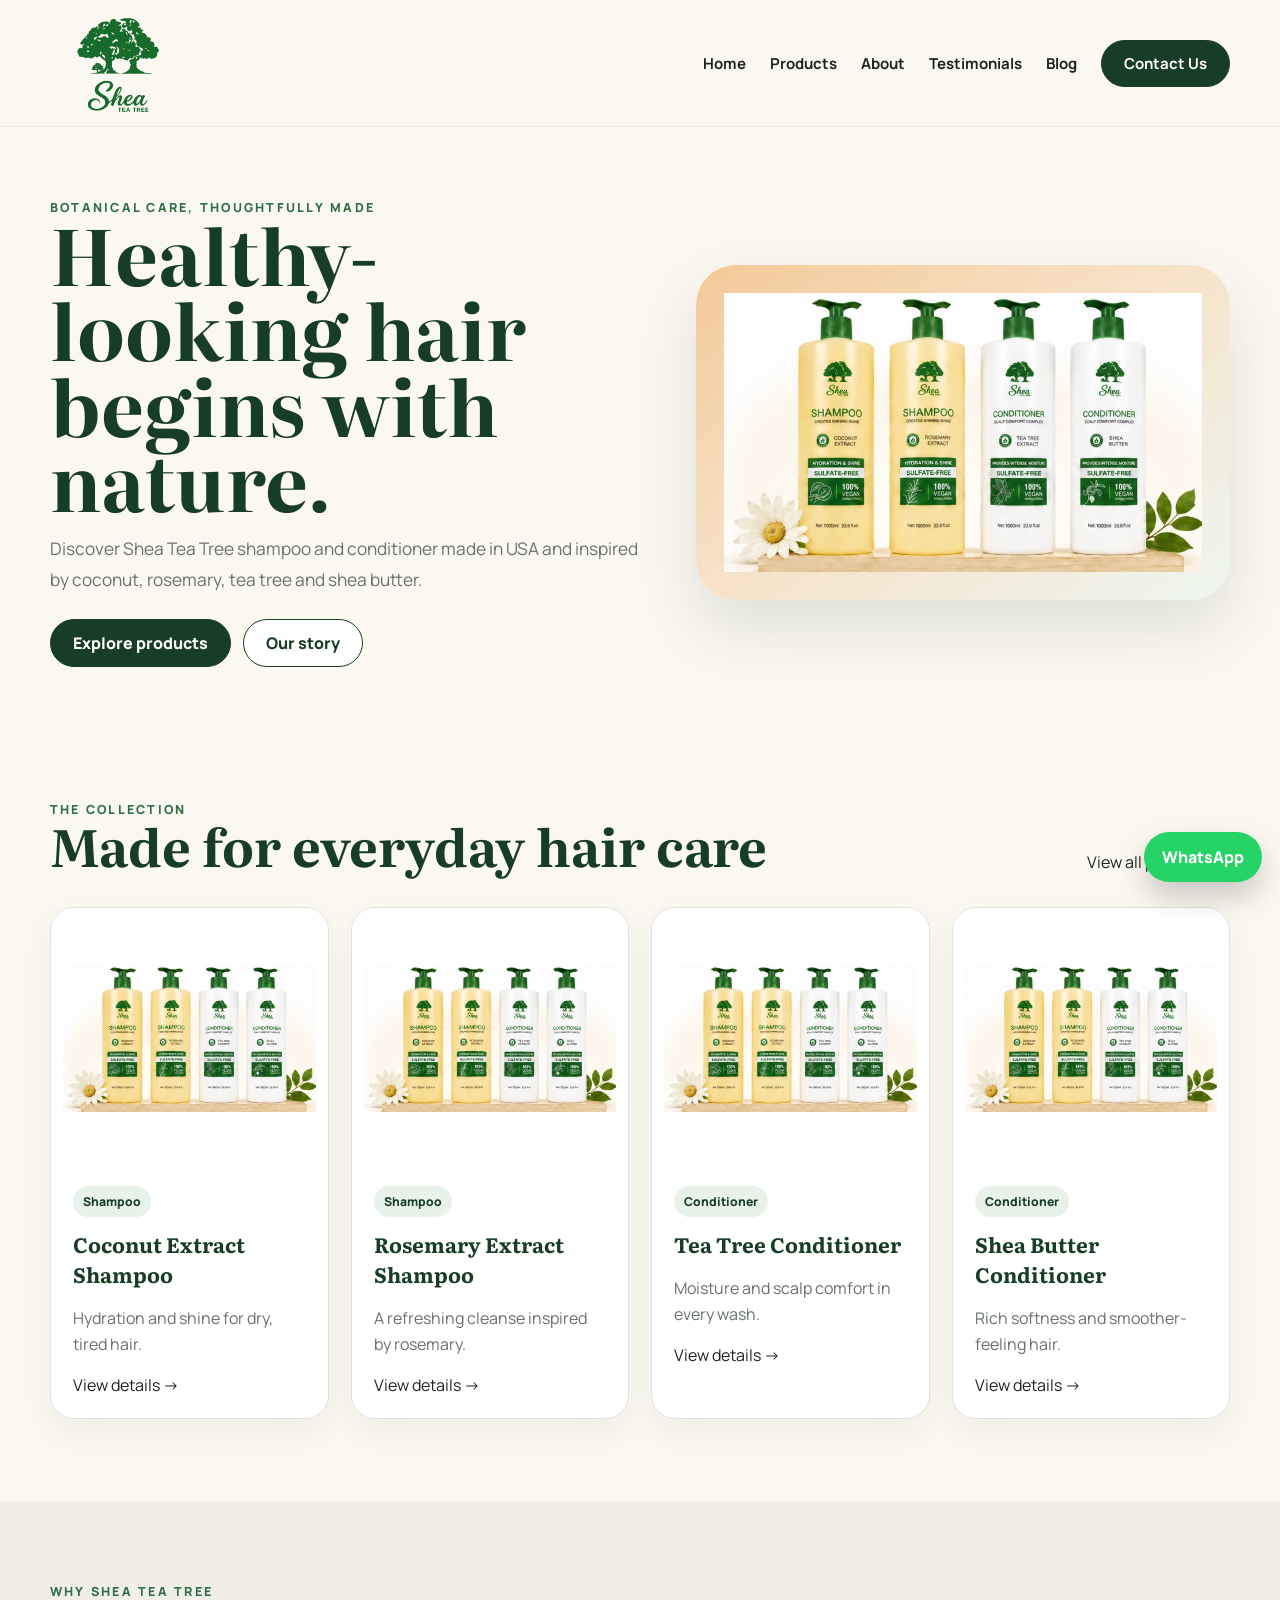
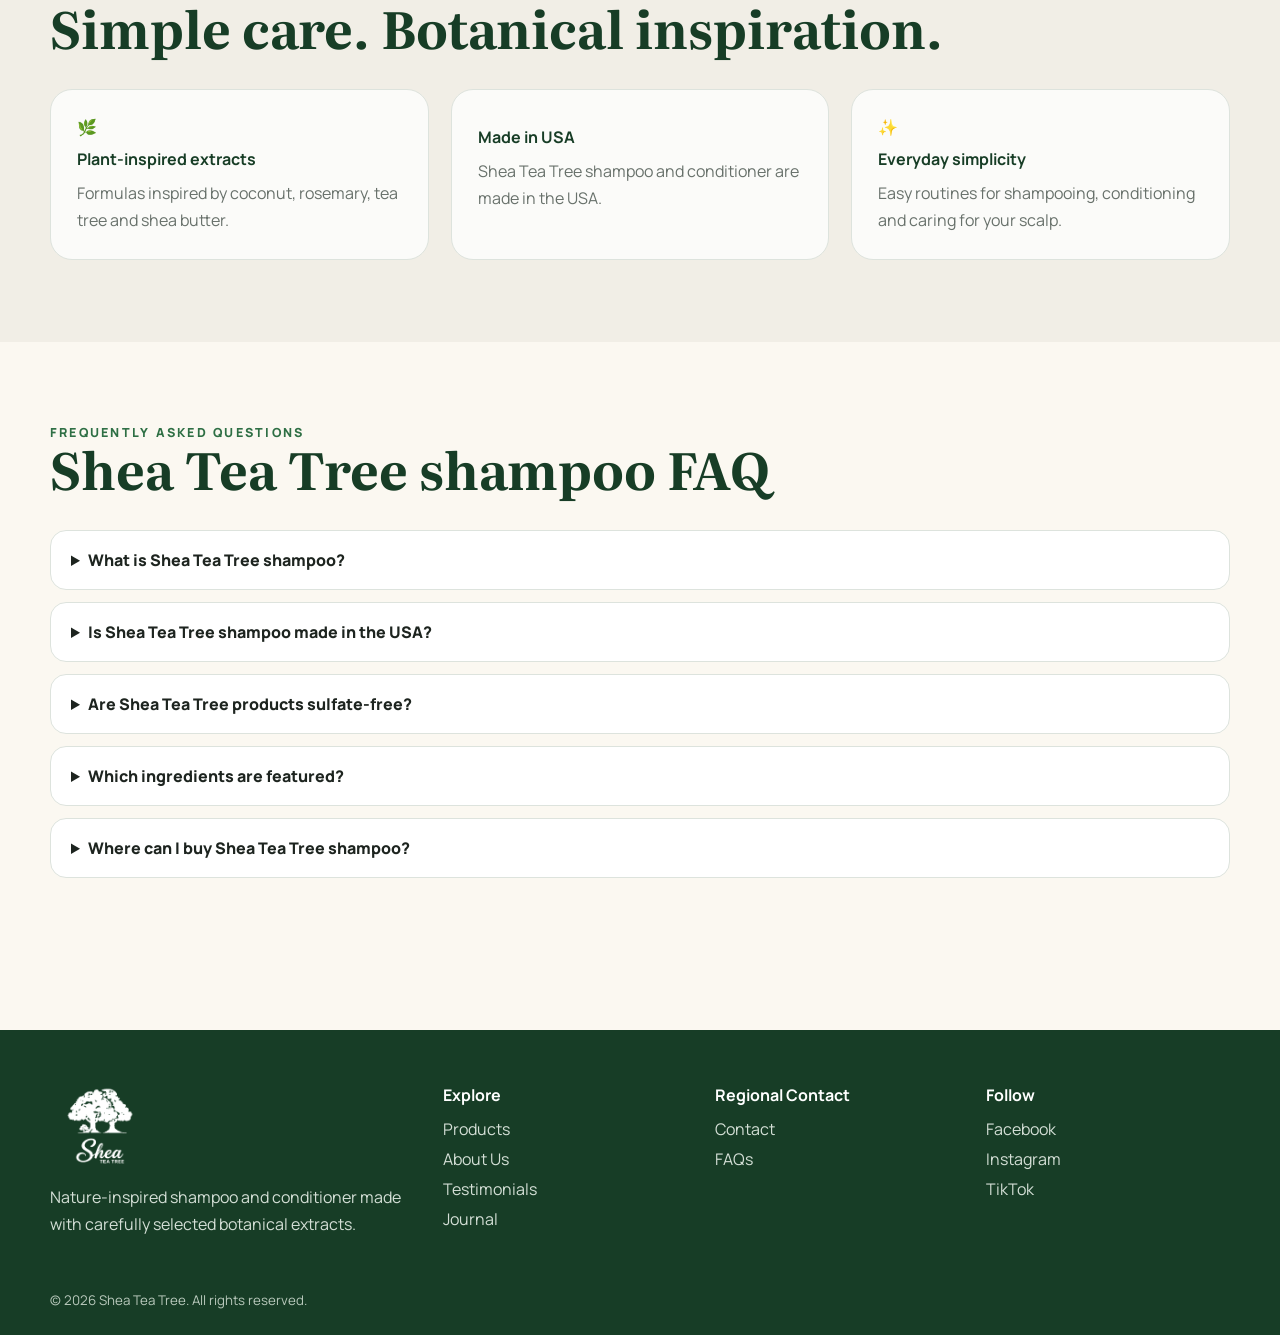
==== index.html @ a7b165de "Remove Sheatree FAQ while retaining SEO keyword" ====
<!doctype html><html lang="en-US"><head><meta charset="utf-8"><meta name="viewport" content="width=device-width,initial-scale=1"><title>Shea Tea Tree Shampoo | Natural Hair Care Made in USA</title><meta name="description" content="Discover Shea Tea Tree shampoo and conditioner made in USA with coconut, rosemary, tea tree and shea butter extracts."><meta name="keywords" content="shea tea tree shampoo, sheatree, Shea Tea Tree, made in USA shampoo, natural shampoo USA, natural conditioner USA, sulfate-free shampoo, coconut shampoo, rosemary shampoo, tea tree conditioner, shea butter conditioner, botanical hair care USA, natural hair care products USA"><meta name="robots" content="index,follow,max-image-preview:large"><link rel="canonical" href="https://sheateatree.com/"><meta property="og:title" content="Shea Tea Tree Shampoo | Natural Hair Care Made in USA"><meta property="og:description" content="Explore Shea Tea Tree shampoo and conditioner made in USA with botanical-inspired ingredients for everyday hair care."><meta property="og:type" content="website"><meta property="og:image" content="https://sheateatree.com/assets/images/social-preview.jpg"><link rel="icon" href="assets/images/favicon-32.png"><link rel="preconnect" href="https://fonts.googleapis.com"><link rel="stylesheet" href="https://fonts.googleapis.com/css2?family=Literata:wght@400;600;700&family=Manrope:wght@400;600;700;800&display=swap"><link rel="stylesheet" href="assets/css/site.css"><link rel="stylesheet" href="assets/css/home.css"><script type="application/ld+json">{"@context":"https://schema.org","@type":"FAQPage","mainEntity":[{"@type":"Question","name":"What is Shea Tea Tree shampoo?","acceptedAnswer":{"@type":"Answer","text":"Shea Tea Tree shampoo is a botanical-inspired hair care product designed for regular cleansing and everyday hair care. The collection highlights ingredients such as coconut, rosemary, tea tree and shea butter."}},{"@type":"Question","name":"Is Shea Tea Tree shampoo made in the USA?","acceptedAnswer":{"@type":"Answer","text":"Yes. Shea Tea Tree shampoo and conditioner are made in the USA."}},{"@type":"Question","name":"Are Shea Tea Tree products sulfate-free?","acceptedAnswer":{"@type":"Answer","text":"The current product collection is presented as sulfate-free hair care. Customers should also review the product label for the most up-to-date ingredient information."}}]}</script></head><body><header class="site-header"><div class="container nav"><a class="brand" href="index.html"><img src="assets/images/shea-tea-tree-logo.png" alt="Shea Tea Tree logo"></a><button class="menu-btn" aria-label="Open menu">☰</button><nav class="nav-links"><a href="index.html">Home</a><a href="products.html">Products</a><a href="about.html">About</a><a href="testimonials.html">Testimonials</a><a href="blog.html">Blog</a><a class="nav-cta" href="contact.html">Contact Us</a></nav></div></header><main><section class="hero"><div class="container hero-grid"><div><div class="eyebrow">Botanical care, thoughtfully made</div><h1>Healthy-looking hair begins with nature.</h1><p>Discover Shea Tea Tree shampoo and conditioner made in USA and inspired by coconut, rosemary, tea tree and shea butter.</p><div class="hero-actions"><a class="btn primary" href="products.html">Explore products</a><a class="btn secondary" href="about.html">Our story</a></div></div><div class="hero-art"><img src="assets/images/shea-tea-tree-products.jpg" alt="Shea Tea Tree shampoo and conditioner made in USA"></div></div></section><section class="section"><div class="container"><div class="section-head"><div><div class="eyebrow">The collection</div><h2>Made for everyday hair care</h2></div><a href="products.html">View all products →</a></div><div class="grid-4"><article class="card product-card"><img src="assets/images/shea-tea-tree-products.jpg" alt="Coconut extract Shea Tea Tree shampoo made in USA"><div class="card-body"><span class="tag">Shampoo</span><h3>Coconut Extract Shampoo</h3><p class="muted">Hydration and shine for dry, tired hair.</p><a href="product.html">View details →</a></div></article><article class="card product-card"><img src="assets/images/shea-tea-tree-products.jpg" alt="Rosemary extract Shea Tea Tree shampoo made in USA"><div class="card-body"><span class="tag">Shampoo</span><h3>Rosemary Extract Shampoo</h3><p class="muted">A refreshing cleanse inspired by rosemary.</p><a href="product.html">View details →</a></div></article><article class="card product-card"><img src="assets/images/shea-tea-tree-products.jpg" alt="Shea Tea Tree conditioner made in USA"><div class="card-body"><span class="tag">Conditioner</span><h3>Tea Tree Conditioner</h3><p class="muted">Moisture and scalp comfort in every wash.</p><a href="product.html">View details →</a></div></article><article class="card product-card"><img src="assets/images/shea-tea-tree-products.jpg" alt="Shea butter conditioner made in USA"><div class="card-body"><span class="tag">Conditioner</span><h3>Shea Butter Conditioner</h3><p class="muted">Rich softness and smoother-feeling hair.</p><a href="product.html">View details →</a></div></article></div></div></section><section class="section alt"><div class="container"><div class="section-head"><div><div class="eyebrow">Why Shea Tea Tree</div><h2>Simple care. Botanical inspiration.</h2></div></div><div class="grid-3"><div class="feature">🌿<strong>Plant-inspired extracts</strong><span class="muted">Formulas inspired by coconut, rosemary, tea tree and shea butter.</span></div><div class="feature"><strong>Made in USA</strong><span class="muted">Shea Tea Tree shampoo and conditioner are made in the USA.</span></div><div class="feature">✨<strong>Everyday simplicity</strong><span class="muted">Easy routines for shampooing, conditioning and caring for your scalp.</span></div></div></div></section><section class="section" id="faq"><div class="container"><div class="section-head"><div><div class="eyebrow">Frequently asked questions</div><h2>Shea Tea Tree shampoo FAQ</h2></div></div><div class="faq"><details><summary>What is Shea Tea Tree shampoo?</summary><p>Shea Tea Tree shampoo is a botanical-inspired hair care product designed for regular cleansing and everyday hair care. The collection highlights coconut, rosemary, tea tree and shea butter.</p></details><details><summary>Is Shea Tea Tree shampoo made in the USA?</summary><p>Yes. Shea Tea Tree shampoo and conditioner are made in the USA.</p></details><details><summary>Are Shea Tea Tree products sulfate-free?</summary><p>The current collection is presented as sulfate-free hair care. Review the product label for the most up-to-date ingredient information.</p></details><details><summary>Which ingredients are featured?</summary><p>The collection highlights coconut, rosemary, tea tree and shea butter extracts.</p></details><details><summary>Where can I buy Shea Tea Tree shampoo?</summary><p>Contact Shea Tea Tree through the contact page, WhatsApp or official social media channels for current availability and ordering information.</p></details></div></div></section></main><footer class="footer"><div class="container"><div class="footer-grid"><div><img src="assets/images/shea-tea-tree-logo.png" alt="Shea Tea Tree" class="footer-logo"><p>Nature-inspired shampoo and conditioner made with carefully selected botanical extracts.</p></div><div><strong>Explore</strong><a href="products.html">Products</a><a href="about.html">About Us</a><a href="testimonials.html">Testimonials</a><a href="blog.html">Journal</a></div><div><strong>Support</strong><a href="contact.html">Contact</a><a href="index.html#faq">FAQs</a></div><div><strong>Follow</strong><a href="https://facebook.com/sheateatree" target="_blank" rel="noopener">Facebook</a><a href="https://instagram.com/sheateatree" target="_blank" rel="noopener">Instagram</a><a href="https://tiktok.com/@sheateatree" target="_blank" rel="noopener">TikTok</a></div></div><small>© 2026 Shea Tea Tree. All rights reserved.</small></div></footer><a class="whatsapp" href="https://wa.me/251911287197" target="_blank" rel="noopener">WhatsApp</a><script src="assets/js/site-full.js" defer></script></body></html>
---- assets/css/site.css ----
:root{--green:#173d26;--green-2:#2e6f44;--cream:#fbf8f1;--peach:#f3c997;--ink:#1d241f;--muted:#68716b;--line:#dde3dd;--white:#fff;--placeholder:#fff7e8}
*{box-sizing:border-box}html{scroll-behavior:smooth}body{margin:0;font-family:Manrope,Arial,sans-serif;color:var(--ink);background:var(--cream)}img{max-width:100%;display:block}a{text-decoration:none;color:inherit}.container{width:min(1180px,calc(100% - 32px));margin:auto}.site-header{position:sticky;top:0;z-index:20;background:rgba(251,248,241,.94);backdrop-filter:blur(14px);border-bottom:1px solid rgba(23,61,38,.08)}.nav{min-height:104px;padding:10px 0;display:flex;align-items:center;justify-content:space-between;gap:24px}.brand{display:flex;align-items:center;align-self:stretch;overflow:visible}.brand img{width:104px;max-height:88px;object-fit:contain;object-position:center;transform:translateY(2px)}.nav-links{display:flex;gap:24px;align-items:center}.nav-links a{font-weight:700;font-size:.94rem}.nav-cta,.btn{display:inline-flex;align-items:center;justify-content:center;border-radius:999px;padding:12px 22px;font-weight:800;border:1px solid var(--green);transition:.2s}.nav-cta,.btn.primary{background:var(--green);color:white}.btn.secondary{background:white;color:var(--green)}.menu-btn{display:none;border:0;background:none;font-size:1.5rem}.hero{padding:72px 0 52px}.hero-grid{display:grid;grid-template-columns:1.05fr .95fr;gap:56px;align-items:center}.eyebrow{letter-spacing:.18em;text-transform:uppercase;font-size:.78rem;font-weight:800;color:var(--green-2)}h1,h2,h3{font-family:Literata,Georgia,serif;margin:0;color:var(--green)}h1{font-size:clamp(3rem,6vw,5.7rem);line-height:.98}h2{font-size:clamp(2rem,4vw,3.4rem);line-height:1.08}.hero p,.section-intro{color:var(--muted);font-size:1.08rem;line-height:1.75}.hero-actions{display:flex;gap:12px;flex-wrap:wrap;margin-top:24px}.hero-art{background:linear-gradient(145deg,var(--peach),#f7e1c7 45%,#eef6ef);border-radius:40px;padding:28px;box-shadow:0 28px 60px rgba(23,61,38,.12)}.hero-art img{margin:auto;max-height:590px;object-fit:contain}.section{padding:82px 0}.section.alt{background:#f1eee6}.section-head{display:flex;justify-content:space-between;gap:24px;align-items:end;margin-bottom:34px}.grid-4{display:grid;grid-template-columns:repeat(4,1fr);gap:22px}.grid-3{display:grid;grid-template-columns:repeat(3,1fr);gap:22px}.grid-2{display:grid;grid-template-columns:repeat(2,1fr);gap:22px}.card{background:white;border:1px solid var(--line);border-radius:24px;overflow:hidden;box-shadow:0 12px 30px rgba(20,45,29,.05)}.card-body{padding:22px}.product-card img{aspect-ratio:4/5;object-fit:contain;background:linear-gradient(#f7efe5,#fff)}.tag{display:inline-flex;padding:7px 10px;border-radius:999px;background:#e8f2ea;color:var(--green);font-size:.76rem;font-weight:800}.product-card h3,.article-card h3{font-size:1.3rem;margin:12px 0 8px}.muted{color:var(--muted);line-height:1.65}.feature{padding:26px;border:1px solid var(--line);border-radius:22px;background:rgba(255,255,255,.75)}.feature strong{display:block;color:var(--green);margin:10px 0}.faq{display:grid;gap:12px}.faq details{background:white;border:1px solid var(--line);border-radius:16px;padding:18px 20px}.faq summary{font-weight:800;cursor:pointer}.faq p{color:var(--muted);line-height:1.65}.page-hero{padding:72px 0 42px;text-align:center}.page-hero p{max-width:760px;margin:18px auto 0;color:var(--muted);line-height:1.7}.about-grid,.contact-grid,.product-detail{display:grid;grid-template-columns:1fr 1fr;gap:48px;align-items:center}.soft-panel{background:white;border:1px solid var(--line);border-radius:28px;padding:30px}.product-detail img{background:linear-gradient(145deg,#f5d3ad,#f9f7f1);border-radius:32px}.specs{display:grid;grid-template-columns:repeat(2,1fr);gap:12px;margin:22px 0}.spec{padding:16px;border-radius:16px;background:#f1f5f1}.blog-grid{display:grid;grid-template-columns:2fr 1fr;gap:28px}.article-card img{aspect-ratio:16/9;object-fit:cover}.article{max-width:820px;margin:auto}.article h2{margin-top:42px}.article p{font-family:Literata,Georgia,serif;font-size:1.08rem;line-height:1.9;color:#414943}.contact-form{display:grid;gap:14px}.contact-form input,.contact-form textarea{width:100%;padding:14px 16px;border:1px solid var(--line);border-radius:14px;background:#fff;font:inherit}.testimonial-grid{display:grid;grid-template-columns:repeat(3,1fr);gap:24px}.testimonial-card{background:#fff;border:1px solid var(--line);border-radius:24px;overflow:hidden;box-shadow:0 12px 30px rgba(20,45,29,.05)}.testimonial-video-placeholder{aspect-ratio:9/16;background:linear-gradient(160deg,#0d0d0f,#222b25);color:#fff;display:flex;flex-direction:column;align-items:center;justify-content:center;text-align:center;gap:10px;padding:24px}.testimonial-video-placeholder small{color:#cfd7d1}.tiktok-mark{font-size:3rem;line-height:1}.testimonial-body{padding:22px}.testimonial-body h3{font-size:1.35rem;margin:14px 0 8px}.testimonial-link{margin-top:8px}.testimonial-link.is-disabled{opacity:.55;pointer-events:none}.testimonial-note{margin-top:34px;text-align:center}.footer{background:var(--green);color:#eaf1eb;padding:54px 0 26px;margin-top:70px}.footer-grid{display:grid;grid-template-columns:1.5fr repeat(3,1fr);gap:28px}.footer-logo{width:100px;max-height:84px;object-fit:contain;filter:brightness(0) invert(1);margin-bottom:12px}.footer strong{display:block;margin-bottom:12px;color:#fff}.footer p{max-width:360px;line-height:1.7;color:#d4dfd6}.footer a{display:block;margin:8px 0;color:#d4dfd6}.footer small{display:block;margin-top:36px;color:#b9c9bc}.whatsapp{position:fixed;right:18px;bottom:18px;background:#25D366;color:#fff;padding:14px 18px;border-radius:999px;font-weight:800;box-shadow:0 14px 30px rgba(0,0,0,.2)}.placeholder{background:var(--placeholder);border:1px dashed #d8a862;border-radius:16px;padding:14px;color:#7a5b2f}.placeholder strong{color:#7a4b12}.media-placeholder{display:grid;place-items:center;min-height:280px;border:2px dashed #c9b28f;border-radius:22px;background:#fffaf1;color:#8a6a3b;text-align:center;padding:24px}.gallery{display:grid;grid-template-columns:2fr 1fr 1fr;gap:12px;margin-top:18px}.gallery img,.gallery .media-placeholder{height:220px;object-fit:cover}.meta{display:flex;gap:12px;flex-wrap:wrap;color:var(--muted);font-size:.9rem;margin:12px 0 20px}.share-row{display:flex;gap:10px;flex-wrap:wrap;margin:24px 0}.share-row a{padding:10px 14px;border:1px solid var(--line);border-radius:999px;background:white}.list-clean{padding-left:18px;color:var(--muted);line-height:1.8}.map-placeholder{min-height:320px;display:grid;place-items:center;background:#edf3ed;border-radius:24px;border:1px solid var(--line);text-align:center;padding:24px}.product-group{margin-top:44px}.product-group h2{margin-bottom:22px}
@media(max-width:900px){.nav{min-height:92px;padding:8px 0}.brand img{width:92px;max-height:78px;transform:translateY(1px)}.nav-links{display:none;position:absolute;left:16px;right:16px;top:90px;background:#fff;border:1px solid var(--line);border-radius:18px;padding:18px;flex-direction:column}.nav-links.open{display:flex}.menu-btn{display:block}.hero-grid,.about-grid,.contact-grid,.product-detail,.blog-grid{grid-template-columns:1fr}.grid-4{grid-template-columns:repeat(2,1fr)}.grid-3,.grid-2,.testimonial-grid{grid-template-columns:1fr}.footer-grid{grid-template-columns:1fr 1fr}.hero{padding-top:42px}.hero-art{order:-1}.gallery{grid-template-columns:1fr 1fr}.gallery>*:first-child{grid-column:1/-1}.testimonial-video-placeholder{aspect-ratio:16/9}}
@media(max-width:560px){.grid-4{grid-template-columns:1fr}.section{padding:58px 0}.section-head{align-items:start;flex-direction:column}.footer-grid{grid-template-columns:1fr}.specs{grid-template-columns:1fr}h1{font-size:3.2rem}.hero-art{padding:16px;border-radius:24px}.gallery{grid-template-columns:1fr}.gallery>*:first-child{grid-column:auto}}
---- assets/css/home.css ----
.hero+.section .product-card{overflow:hidden}.hero+.section .product-card img{display:block;width:100%;height:260px;object-fit:contain;object-position:center;background:#fff;padding:12px;transform:none!important;aspect-ratio:auto!important}.hero+.section .card-body{position:relative;background:#fff;padding-top:18px}#faq details:nth-of-type(2) p{font-size:0}#faq details:nth-of-type(2) p::after{content:'Yes. All Shea Tea Tree products are proudly made in the USA, including our shampoo and conditioner collection.';font-size:1rem;line-height:1.7}@media(max-width:560px){.hero+.section .product-card img{height:220px}}
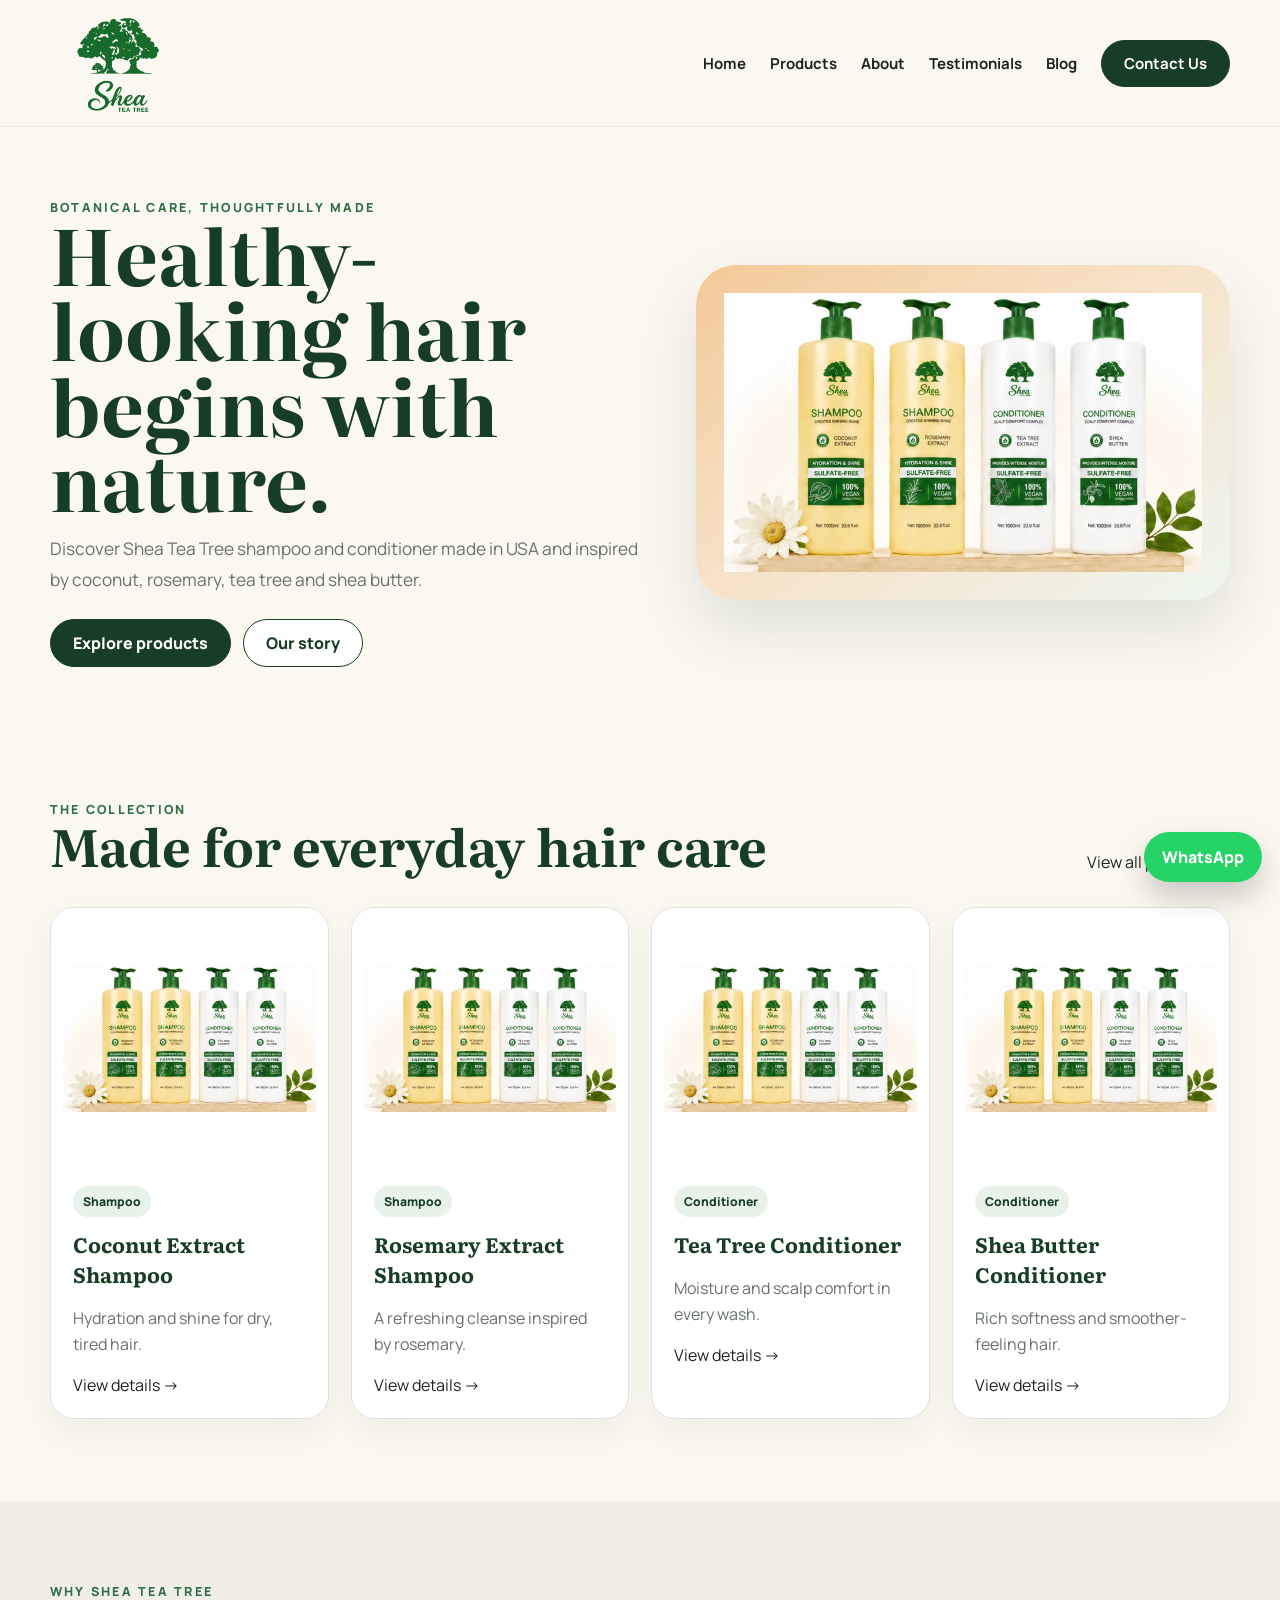
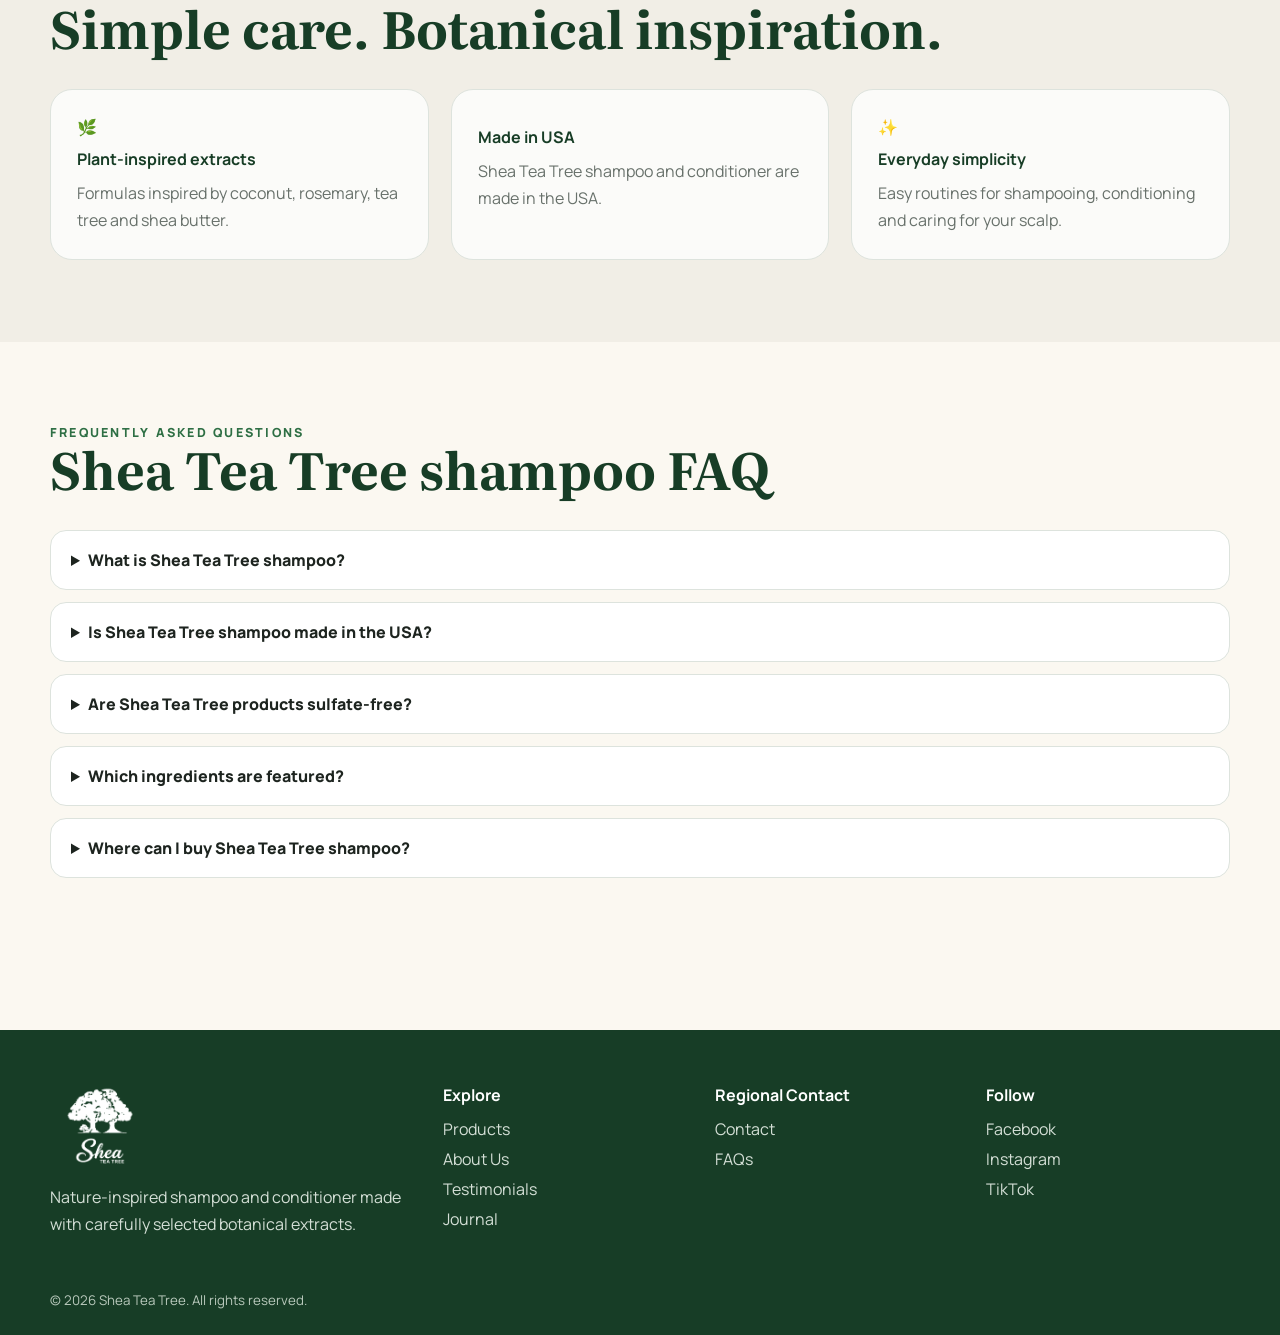
==== commit cc4dd592: "Add Google tag to all website pages" ====
--- a/index.html
+++ b/index.html
@@ -1 +1,9 @@
-<!doctype html><html lang="en-US"><head><meta charset="utf-8"><meta name="viewport" content="width=device-width,initial-scale=1"><title>Shea Tea Tree Shampoo | Natural Hair Care Made in USA</title><meta name="description" content="Discover Shea Tea Tree shampoo and conditioner made in USA with coconut, rosemary, tea tree and shea butter extracts."><meta name="keywords" content="shea tea tree shampoo, sheatree, Shea Tea Tree, made in USA shampoo, natural shampoo USA, natural conditioner USA, sulfate-free shampoo, coconut shampoo, rosemary shampoo, tea tree conditioner, shea butter conditioner, botanical hair care USA, natural hair care products USA"><meta name="robots" content="index,follow,max-image-preview:large"><link rel="canonical" href="https://sheateatree.com/"><meta property="og:title" content="Shea Tea Tree Shampoo | Natural Hair Care Made in USA"><meta property="og:description" content="Explore Shea Tea Tree shampoo and conditioner made in USA with botanical-inspired ingredients for everyday hair care."><meta property="og:type" content="website"><meta property="og:image" content="https://sheateatree.com/assets/images/social-preview.jpg"><link rel="icon" href="assets/images/favicon-32.png"><link rel="preconnect" href="https://fonts.googleapis.com"><link rel="stylesheet" href="https://fonts.googleapis.com/css2?family=Literata:wght@400;600;700&family=Manrope:wght@400;600;700;800&display=swap"><link rel="stylesheet" href="assets/css/site.css"><link rel="stylesheet" href="assets/css/home.css"><script type="application/ld+json">{"@context":"https://schema.org","@type":"FAQPage","mainEntity":[{"@type":"Question","name":"What is Shea Tea Tree shampoo?","acceptedAnswer":{"@type":"Answer","text":"Shea Tea Tree shampoo is a botanical-inspired hair care product designed for regular cleansing and everyday hair care. The collection highlights ingredients such as coconut, rosemary, tea tree and shea butter."}},{"@type":"Question","name":"Is Shea Tea Tree shampoo made in the USA?","acceptedAnswer":{"@type":"Answer","text":"Yes. Shea Tea Tree shampoo and conditioner are made in the USA."}},{"@type":"Question","name":"Are Shea Tea Tree products sulfate-free?","acceptedAnswer":{"@type":"Answer","text":"The current product collection is presented as sulfate-free hair care. Customers should also review the product label for the most up-to-date ingredient information."}}]}</script></head><body><header class="site-header"><div class="container nav"><a class="brand" href="index.html"><img src="assets/images/shea-tea-tree-logo.png" alt="Shea Tea Tree logo"></a><button class="menu-btn" aria-label="Open menu">☰</button><nav class="nav-links"><a href="index.html">Home</a><a href="products.html">Products</a><a href="about.html">About</a><a href="testimonials.html">Testimonials</a><a href="blog.html">Blog</a><a class="nav-cta" href="contact.html">Contact Us</a></nav></div></header><main><section class="hero"><div class="container hero-grid"><div><div class="eyebrow">Botanical care, thoughtfully made</div><h1>Healthy-looking hair begins with nature.</h1><p>Discover Shea Tea Tree shampoo and conditioner made in USA and inspired by coconut, rosemary, tea tree and shea butter.</p><div class="hero-actions"><a class="btn primary" href="products.html">Explore products</a><a class="btn secondary" href="about.html">Our story</a></div></div><div class="hero-art"><img src="assets/images/shea-tea-tree-products.jpg" alt="Shea Tea Tree shampoo and conditioner made in USA"></div></div></section><section class="section"><div class="container"><div class="section-head"><div><div class="eyebrow">The collection</div><h2>Made for everyday hair care</h2></div><a href="products.html">View all products →</a></div><div class="grid-4"><article class="card product-card"><img src="assets/images/shea-tea-tree-products.jpg" alt="Coconut extract Shea Tea Tree shampoo made in USA"><div class="card-body"><span class="tag">Shampoo</span><h3>Coconut Extract Shampoo</h3><p class="muted">Hydration and shine for dry, tired hair.</p><a href="product.html">View details →</a></div></article><article class="card product-card"><img src="assets/images/shea-tea-tree-products.jpg" alt="Rosemary extract Shea Tea Tree shampoo made in USA"><div class="card-body"><span class="tag">Shampoo</span><h3>Rosemary Extract Shampoo</h3><p class="muted">A refreshing cleanse inspired by rosemary.</p><a href="product.html">View details →</a></div></article><article class="card product-card"><img src="assets/images/shea-tea-tree-products.jpg" alt="Shea Tea Tree conditioner made in USA"><div class="card-body"><span class="tag">Conditioner</span><h3>Tea Tree Conditioner</h3><p class="muted">Moisture and scalp comfort in every wash.</p><a href="product.html">View details →</a></div></article><article class="card product-card"><img src="assets/images/shea-tea-tree-products.jpg" alt="Shea butter conditioner made in USA"><div class="card-body"><span class="tag">Conditioner</span><h3>Shea Butter Conditioner</h3><p class="muted">Rich softness and smoother-feeling hair.</p><a href="product.html">View details →</a></div></article></div></div></section><section class="section alt"><div class="container"><div class="section-head"><div><div class="eyebrow">Why Shea Tea Tree</div><h2>Simple care. Botanical inspiration.</h2></div></div><div class="grid-3"><div class="feature">🌿<strong>Plant-inspired extracts</strong><span class="muted">Formulas inspired by coconut, rosemary, tea tree and shea butter.</span></div><div class="feature"><strong>Made in USA</strong><span class="muted">Shea Tea Tree shampoo and conditioner are made in the USA.</span></div><div class="feature">✨<strong>Everyday simplicity</strong><span class="muted">Easy routines for shampooing, conditioning and caring for your scalp.</span></div></div></div></section><section class="section" id="faq"><div class="container"><div class="section-head"><div><div class="eyebrow">Frequently asked questions</div><h2>Shea Tea Tree shampoo FAQ</h2></div></div><div class="faq"><details><summary>What is Shea Tea Tree shampoo?</summary><p>Shea Tea Tree shampoo is a botanical-inspired hair care product designed for regular cleansing and everyday hair care. The collection highlights coconut, rosemary, tea tree and shea butter.</p></details><details><summary>Is Shea Tea Tree shampoo made in the USA?</summary><p>Yes. Shea Tea Tree shampoo and conditioner are made in the USA.</p></details><details><summary>Are Shea Tea Tree products sulfate-free?</summary><p>The current collection is presented as sulfate-free hair care. Review the product label for the most up-to-date ingredient information.</p></details><details><summary>Which ingredients are featured?</summary><p>The collection highlights coconut, rosemary, tea tree and shea butter extracts.</p></details><details><summary>Where can I buy Shea Tea Tree shampoo?</summary><p>Contact Shea Tea Tree through the contact page, WhatsApp or official social media channels for current availability and ordering information.</p></details></div></div></section></main><footer class="footer"><div class="container"><div class="footer-grid"><div><img src="assets/images/shea-tea-tree-logo.png" alt="Shea Tea Tree" class="footer-logo"><p>Nature-inspired shampoo and conditioner made with carefully selected botanical extracts.</p></div><div><strong>Explore</strong><a href="products.html">Products</a><a href="about.html">About Us</a><a href="testimonials.html">Testimonials</a><a href="blog.html">Journal</a></div><div><strong>Support</strong><a href="contact.html">Contact</a><a href="index.html#faq">FAQs</a></div><div><strong>Follow</strong><a href="https://facebook.com/sheateatree" target="_blank" rel="noopener">Facebook</a><a href="https://instagram.com/sheateatree" target="_blank" rel="noopener">Instagram</a><a href="https://tiktok.com/@sheateatree" target="_blank" rel="noopener">TikTok</a></div></div><small>© 2026 Shea Tea Tree. All rights reserved.</small></div></footer><a class="whatsapp" href="https://wa.me/251911287197" target="_blank" rel="noopener">WhatsApp</a><script src="assets/js/site-full.js" defer></script></body></html>+<!doctype html><html lang="en-US"><head><!-- Google tag (gtag.js) -->
+<script async src="https://www.googletagmanager.com/gtag/js?id=G-TCMGN279Z8"></script>
+<script>
+  window.dataLayer = window.dataLayer || [];
+  function gtag(){dataLayer.push(arguments);}
+  gtag('js', new Date());
+
+  gtag('config', 'G-TCMGN279Z8');
+</script><meta charset="utf-8"><meta name="viewport" content="width=device-width,initial-scale=1"><title>Shea Tea Tree Shampoo | Natural Hair Care Made in USA</title><meta name="description" content="Discover Shea Tea Tree shampoo and conditioner made in USA with coconut, rosemary, tea tree and shea butter extracts."><meta name="keywords" content="shea tea tree shampoo, sheatree, Shea Tea Tree, made in USA shampoo, natural shampoo USA, natural conditioner USA, sulfate-free shampoo, coconut shampoo, rosemary shampoo, tea tree conditioner, shea butter conditioner, botanical hair care USA, natural hair care products USA"><meta name="robots" content="index,follow,max-image-preview:large"><link rel="canonical" href="https://sheateatree.com/"><meta property="og:title" content="Shea Tea Tree Shampoo | Natural Hair Care Made in USA"><meta property="og:description" content="Explore Shea Tea Tree shampoo and conditioner made in USA with botanical-inspired ingredients for everyday hair care."><meta property="og:type" content="website"><meta property="og:image" content="https://sheateatree.com/assets/images/social-preview.jpg"><link rel="icon" href="assets/images/favicon-32.png"><link rel="preconnect" href="https://fonts.googleapis.com"><link rel="stylesheet" href="https://fonts.googleapis.com/css2?family=Literata:wght@400;600;700&family=Manrope:wght@400;600;700;800&display=swap"><link rel="stylesheet" href="assets/css/site.css"><link rel="stylesheet" href="assets/css/home.css"><script type="application/ld+json">{"@context":"https://schema.org","@type":"FAQPage","mainEntity":[{"@type":"Question","name":"What is Shea Tea Tree shampoo?","acceptedAnswer":{"@type":"Answer","text":"Shea Tea Tree shampoo is a botanical-inspired hair care product designed for regular cleansing and everyday hair care. The collection highlights ingredients such as coconut, rosemary, tea tree and shea butter."}},{"@type":"Question","name":"Is Shea Tea Tree shampoo made in the USA?","acceptedAnswer":{"@type":"Answer","text":"Yes. Shea Tea Tree shampoo and conditioner are made in the USA."}},{"@type":"Question","name":"Are Shea Tea Tree products sulfate-free?","acceptedAnswer":{"@type":"Answer","text":"The current product collection is presented as sulfate-free hair care. Customers should also review the product label for the most up-to-date ingredient information."}}]}</script></head><body><header class="site-header"><div class="container nav"><a class="brand" href="index.html"><img src="assets/images/shea-tea-tree-logo.png" alt="Shea Tea Tree logo"></a><button class="menu-btn" aria-label="Open menu">☰</button><nav class="nav-links"><a href="index.html">Home</a><a href="products.html">Products</a><a href="about.html">About</a><a href="testimonials.html">Testimonials</a><a href="blog.html">Blog</a><a class="nav-cta" href="contact.html">Contact Us</a></nav></div></header><main><section class="hero"><div class="container hero-grid"><div><div class="eyebrow">Botanical care, thoughtfully made</div><h1>Healthy-looking hair begins with nature.</h1><p>Discover Shea Tea Tree shampoo and conditioner made in USA and inspired by coconut, rosemary, tea tree and shea butter.</p><div class="hero-actions"><a class="btn primary" href="products.html">Explore products</a><a class="btn secondary" href="about.html">Our story</a></div></div><div class="hero-art"><img src="assets/images/shea-tea-tree-products.jpg" alt="Shea Tea Tree shampoo and conditioner made in USA"></div></div></section><section class="section"><div class="container"><div class="section-head"><div><div class="eyebrow">The collection</div><h2>Made for everyday hair care</h2></div><a href="products.html">View all products →</a></div><div class="grid-4"><article class="card product-card"><img src="assets/images/shea-tea-tree-products.jpg" alt="Coconut extract Shea Tea Tree shampoo made in USA"><div class="card-body"><span class="tag">Shampoo</span><h3>Coconut Extract Shampoo</h3><p class="muted">Hydration and shine for dry, tired hair.</p><a href="product.html">View details →</a></div></article><article class="card product-card"><img src="assets/images/shea-tea-tree-products.jpg" alt="Rosemary extract Shea Tea Tree shampoo made in USA"><div class="card-body"><span class="tag">Shampoo</span><h3>Rosemary Extract Shampoo</h3><p class="muted">A refreshing cleanse inspired by rosemary.</p><a href="product.html">View details →</a></div></article><article class="card product-card"><img src="assets/images/shea-tea-tree-products.jpg" alt="Shea Tea Tree conditioner made in USA"><div class="card-body"><span class="tag">Conditioner</span><h3>Tea Tree Conditioner</h3><p class="muted">Moisture and scalp comfort in every wash.</p><a href="product.html">View details →</a></div></article><article class="card product-card"><img src="assets/images/shea-tea-tree-products.jpg" alt="Shea butter conditioner made in USA"><div class="card-body"><span class="tag">Conditioner</span><h3>Shea Butter Conditioner</h3><p class="muted">Rich softness and smoother-feeling hair.</p><a href="product.html">View details →</a></div></article></div></div></section><section class="section alt"><div class="container"><div class="section-head"><div><div class="eyebrow">Why Shea Tea Tree</div><h2>Simple care. Botanical inspiration.</h2></div></div><div class="grid-3"><div class="feature">🌿<strong>Plant-inspired extracts</strong><span class="muted">Formulas inspired by coconut, rosemary, tea tree and shea butter.</span></div><div class="feature"><strong>Made in USA</strong><span class="muted">Shea Tea Tree shampoo and conditioner are made in the USA.</span></div><div class="feature">✨<strong>Everyday simplicity</strong><span class="muted">Easy routines for shampooing, conditioning and caring for your scalp.</span></div></div></div></section><section class="section" id="faq"><div class="container"><div class="section-head"><div><div class="eyebrow">Frequently asked questions</div><h2>Shea Tea Tree shampoo FAQ</h2></div></div><div class="faq"><details><summary>What is Shea Tea Tree shampoo?</summary><p>Shea Tea Tree shampoo is a botanical-inspired hair care product designed for regular cleansing and everyday hair care. The collection highlights coconut, rosemary, tea tree and shea butter.</p></details><details><summary>Is Shea Tea Tree shampoo made in the USA?</summary><p>Yes. Shea Tea Tree shampoo and conditioner are made in the USA.</p></details><details><summary>Are Shea Tea Tree products sulfate-free?</summary><p>The current collection is presented as sulfate-free hair care. Review the product label for the most up-to-date ingredient information.</p></details><details><summary>Which ingredients are featured?</summary><p>The collection highlights coconut, rosemary, tea tree and shea butter extracts.</p></details><details><summary>Where can I buy Shea Tea Tree shampoo?</summary><p>Contact Shea Tea Tree through the contact page, WhatsApp or official social media channels for current availability and ordering information.</p></details></div></div></section></main><footer class="footer"><div class="container"><div class="footer-grid"><div><img src="assets/images/shea-tea-tree-logo.png" alt="Shea Tea Tree" class="footer-logo"><p>Nature-inspired shampoo and conditioner made with carefully selected botanical extracts.</p></div><div><strong>Explore</strong><a href="products.html">Products</a><a href="about.html">About Us</a><a href="testimonials.html">Testimonials</a><a href="blog.html">Journal</a></div><div><strong>Support</strong><a href="contact.html">Contact</a><a href="index.html#faq">FAQs</a></div><div><strong>Follow</strong><a href="https://facebook.com/sheateatree" target="_blank" rel="noopener">Facebook</a><a href="https://instagram.com/sheateatree" target="_blank" rel="noopener">Instagram</a><a href="https://tiktok.com/@sheateatree" target="_blank" rel="noopener">TikTok</a></div></div><small>© 2026 Shea Tea Tree. All rights reserved.</small></div></footer><a class="whatsapp" href="https://wa.me/251911287197" target="_blank" rel="noopener">WhatsApp</a><script src="assets/js/site-full.js" defer></script></body></html>
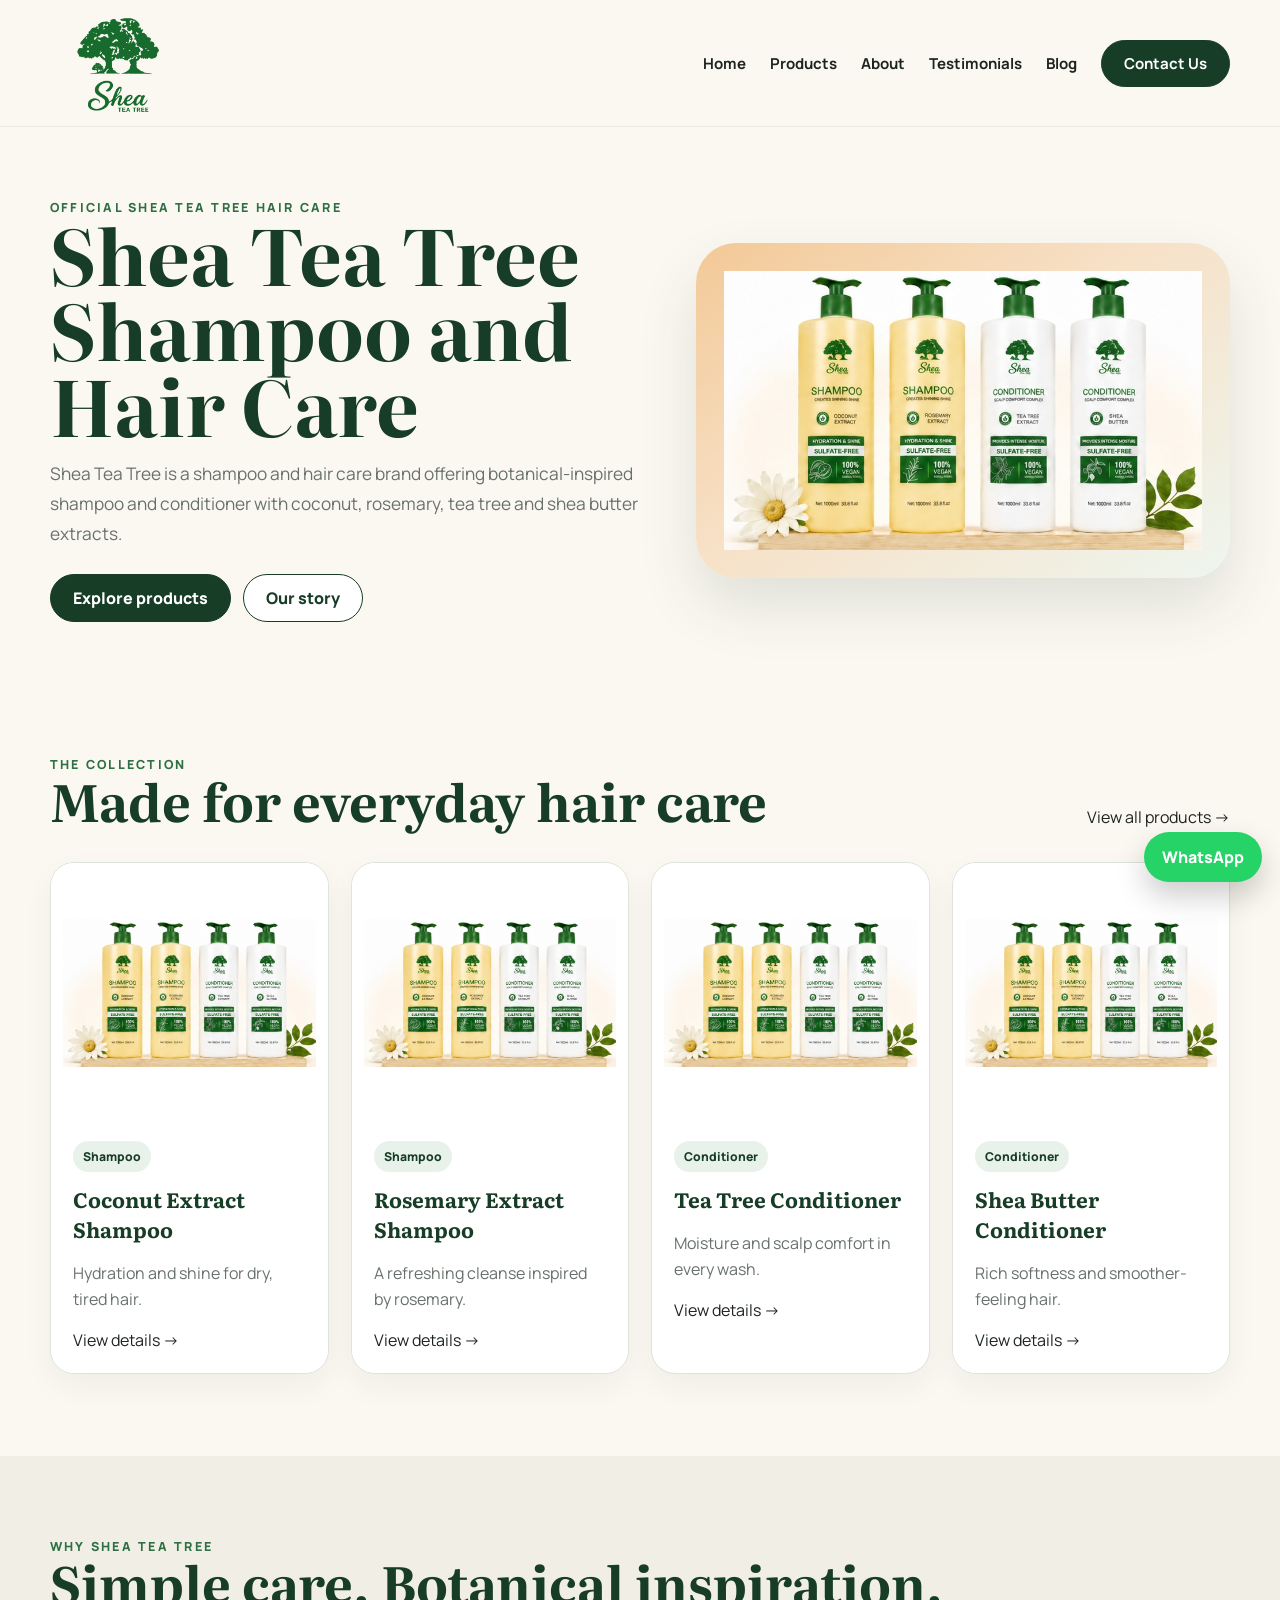
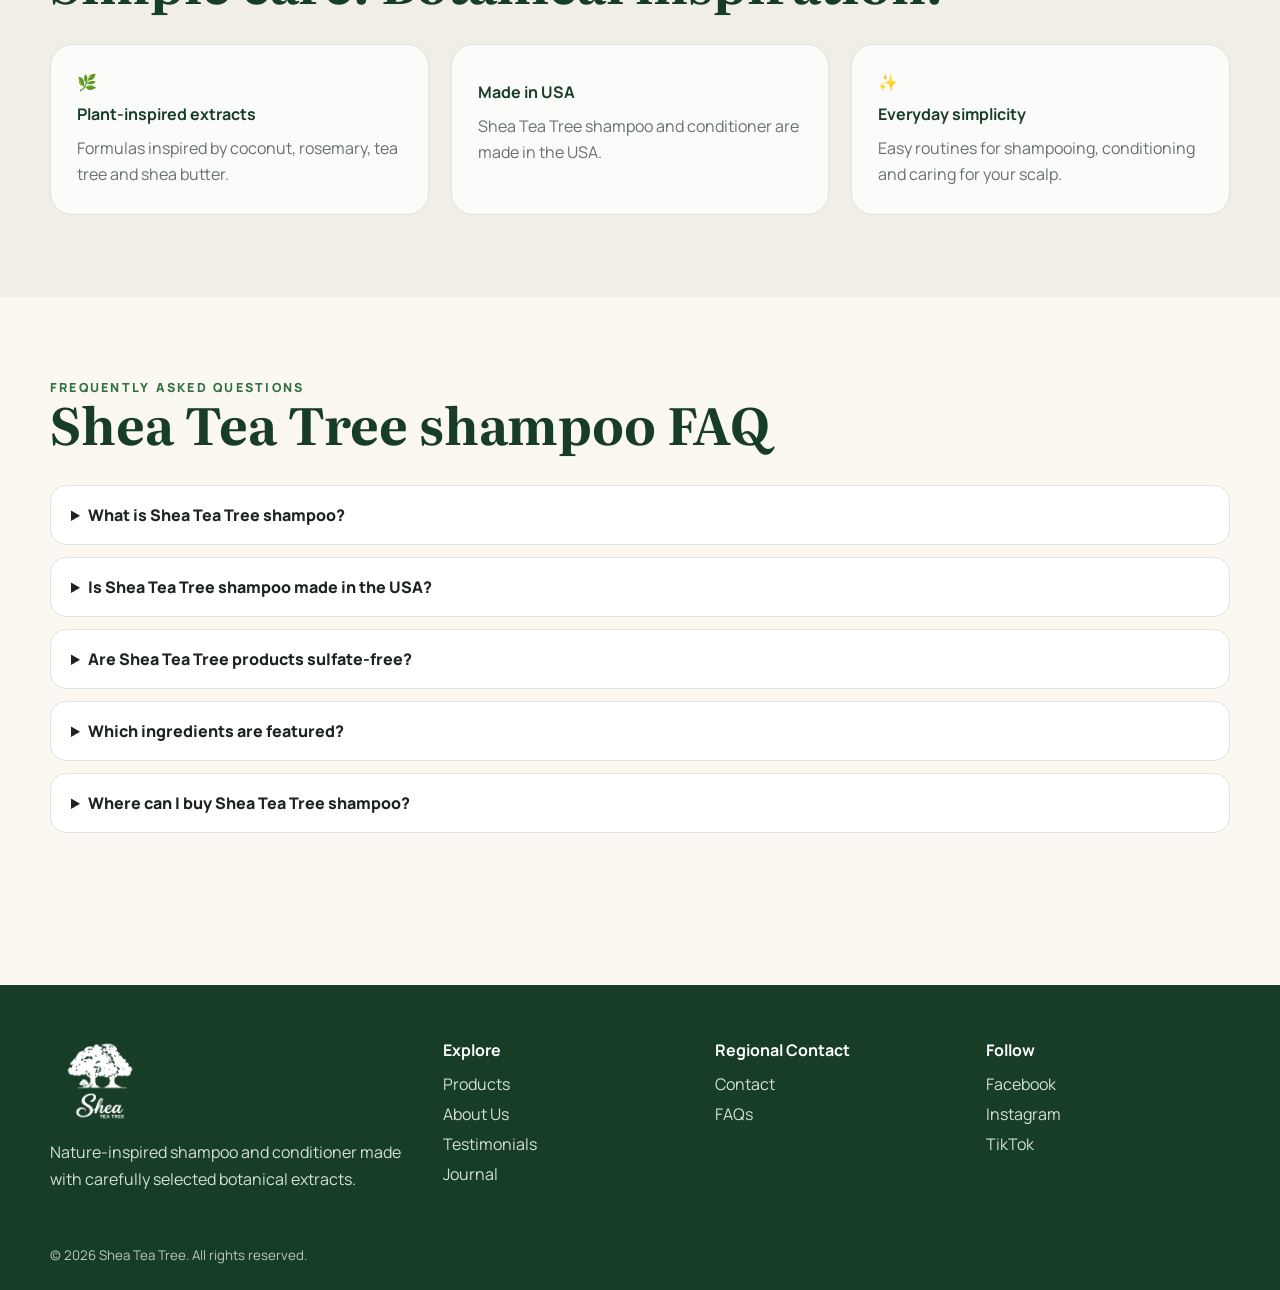
==== commit df1ac529: "Optimize homepage for exact Shea Tea Tree brand search" ====
--- a/index.html
+++ b/index.html
@@ -6,4 +6,4 @@
   gtag('js', new Date());
 
   gtag('config', 'G-TCMGN279Z8');
-</script><meta charset="utf-8"><meta name="viewport" content="width=device-width,initial-scale=1"><title>Shea Tea Tree Shampoo | Natural Hair Care Made in USA</title><meta name="description" content="Discover Shea Tea Tree shampoo and conditioner made in USA with coconut, rosemary, tea tree and shea butter extracts."><meta name="keywords" content="shea tea tree shampoo, sheatree, Shea Tea Tree, made in USA shampoo, natural shampoo USA, natural conditioner USA, sulfate-free shampoo, coconut shampoo, rosemary shampoo, tea tree conditioner, shea butter conditioner, botanical hair care USA, natural hair care products USA"><meta name="robots" content="index,follow,max-image-preview:large"><link rel="canonical" href="https://sheateatree.com/"><meta property="og:title" content="Shea Tea Tree Shampoo | Natural Hair Care Made in USA"><meta property="og:description" content="Explore Shea Tea Tree shampoo and conditioner made in USA with botanical-inspired ingredients for everyday hair care."><meta property="og:type" content="website"><meta property="og:image" content="https://sheateatree.com/assets/images/social-preview.jpg"><link rel="icon" href="assets/images/favicon-32.png"><link rel="preconnect" href="https://fonts.googleapis.com"><link rel="stylesheet" href="https://fonts.googleapis.com/css2?family=Literata:wght@400;600;700&family=Manrope:wght@400;600;700;800&display=swap"><link rel="stylesheet" href="assets/css/site.css"><link rel="stylesheet" href="assets/css/home.css"><script type="application/ld+json">{"@context":"https://schema.org","@type":"FAQPage","mainEntity":[{"@type":"Question","name":"What is Shea Tea Tree shampoo?","acceptedAnswer":{"@type":"Answer","text":"Shea Tea Tree shampoo is a botanical-inspired hair care product designed for regular cleansing and everyday hair care. The collection highlights ingredients such as coconut, rosemary, tea tree and shea butter."}},{"@type":"Question","name":"Is Shea Tea Tree shampoo made in the USA?","acceptedAnswer":{"@type":"Answer","text":"Yes. Shea Tea Tree shampoo and conditioner are made in the USA."}},{"@type":"Question","name":"Are Shea Tea Tree products sulfate-free?","acceptedAnswer":{"@type":"Answer","text":"The current product collection is presented as sulfate-free hair care. Customers should also review the product label for the most up-to-date ingredient information."}}]}</script></head><body><header class="site-header"><div class="container nav"><a class="brand" href="index.html"><img src="assets/images/shea-tea-tree-logo.png" alt="Shea Tea Tree logo"></a><button class="menu-btn" aria-label="Open menu">☰</button><nav class="nav-links"><a href="index.html">Home</a><a href="products.html">Products</a><a href="about.html">About</a><a href="testimonials.html">Testimonials</a><a href="blog.html">Blog</a><a class="nav-cta" href="contact.html">Contact Us</a></nav></div></header><main><section class="hero"><div class="container hero-grid"><div><div class="eyebrow">Botanical care, thoughtfully made</div><h1>Healthy-looking hair begins with nature.</h1><p>Discover Shea Tea Tree shampoo and conditioner made in USA and inspired by coconut, rosemary, tea tree and shea butter.</p><div class="hero-actions"><a class="btn primary" href="products.html">Explore products</a><a class="btn secondary" href="about.html">Our story</a></div></div><div class="hero-art"><img src="assets/images/shea-tea-tree-products.jpg" alt="Shea Tea Tree shampoo and conditioner made in USA"></div></div></section><section class="section"><div class="container"><div class="section-head"><div><div class="eyebrow">The collection</div><h2>Made for everyday hair care</h2></div><a href="products.html">View all products →</a></div><div class="grid-4"><article class="card product-card"><img src="assets/images/shea-tea-tree-products.jpg" alt="Coconut extract Shea Tea Tree shampoo made in USA"><div class="card-body"><span class="tag">Shampoo</span><h3>Coconut Extract Shampoo</h3><p class="muted">Hydration and shine for dry, tired hair.</p><a href="product.html">View details →</a></div></article><article class="card product-card"><img src="assets/images/shea-tea-tree-products.jpg" alt="Rosemary extract Shea Tea Tree shampoo made in USA"><div class="card-body"><span class="tag">Shampoo</span><h3>Rosemary Extract Shampoo</h3><p class="muted">A refreshing cleanse inspired by rosemary.</p><a href="product.html">View details →</a></div></article><article class="card product-card"><img src="assets/images/shea-tea-tree-products.jpg" alt="Shea Tea Tree conditioner made in USA"><div class="card-body"><span class="tag">Conditioner</span><h3>Tea Tree Conditioner</h3><p class="muted">Moisture and scalp comfort in every wash.</p><a href="product.html">View details →</a></div></article><article class="card product-card"><img src="assets/images/shea-tea-tree-products.jpg" alt="Shea butter conditioner made in USA"><div class="card-body"><span class="tag">Conditioner</span><h3>Shea Butter Conditioner</h3><p class="muted">Rich softness and smoother-feeling hair.</p><a href="product.html">View details →</a></div></article></div></div></section><section class="section alt"><div class="container"><div class="section-head"><div><div class="eyebrow">Why Shea Tea Tree</div><h2>Simple care. Botanical inspiration.</h2></div></div><div class="grid-3"><div class="feature">🌿<strong>Plant-inspired extracts</strong><span class="muted">Formulas inspired by coconut, rosemary, tea tree and shea butter.</span></div><div class="feature"><strong>Made in USA</strong><span class="muted">Shea Tea Tree shampoo and conditioner are made in the USA.</span></div><div class="feature">✨<strong>Everyday simplicity</strong><span class="muted">Easy routines for shampooing, conditioning and caring for your scalp.</span></div></div></div></section><section class="section" id="faq"><div class="container"><div class="section-head"><div><div class="eyebrow">Frequently asked questions</div><h2>Shea Tea Tree shampoo FAQ</h2></div></div><div class="faq"><details><summary>What is Shea Tea Tree shampoo?</summary><p>Shea Tea Tree shampoo is a botanical-inspired hair care product designed for regular cleansing and everyday hair care. The collection highlights coconut, rosemary, tea tree and shea butter.</p></details><details><summary>Is Shea Tea Tree shampoo made in the USA?</summary><p>Yes. Shea Tea Tree shampoo and conditioner are made in the USA.</p></details><details><summary>Are Shea Tea Tree products sulfate-free?</summary><p>The current collection is presented as sulfate-free hair care. Review the product label for the most up-to-date ingredient information.</p></details><details><summary>Which ingredients are featured?</summary><p>The collection highlights coconut, rosemary, tea tree and shea butter extracts.</p></details><details><summary>Where can I buy Shea Tea Tree shampoo?</summary><p>Contact Shea Tea Tree through the contact page, WhatsApp or official social media channels for current availability and ordering information.</p></details></div></div></section></main><footer class="footer"><div class="container"><div class="footer-grid"><div><img src="assets/images/shea-tea-tree-logo.png" alt="Shea Tea Tree" class="footer-logo"><p>Nature-inspired shampoo and conditioner made with carefully selected botanical extracts.</p></div><div><strong>Explore</strong><a href="products.html">Products</a><a href="about.html">About Us</a><a href="testimonials.html">Testimonials</a><a href="blog.html">Journal</a></div><div><strong>Support</strong><a href="contact.html">Contact</a><a href="index.html#faq">FAQs</a></div><div><strong>Follow</strong><a href="https://facebook.com/sheateatree" target="_blank" rel="noopener">Facebook</a><a href="https://instagram.com/sheateatree" target="_blank" rel="noopener">Instagram</a><a href="https://tiktok.com/@sheateatree" target="_blank" rel="noopener">TikTok</a></div></div><small>© 2026 Shea Tea Tree. All rights reserved.</small></div></footer><a class="whatsapp" href="https://wa.me/251911287197" target="_blank" rel="noopener">WhatsApp</a><script src="assets/js/site-full.js" defer></script></body></html>+</script><meta charset="utf-8"><meta name="viewport" content="width=device-width,initial-scale=1"><title>Shea Tea Tree | Official Shampoo and Hair Care Brand</title><meta name="description" content="Shea Tea Tree is an official shampoo and hair care brand offering botanical-inspired shampoo and conditioner with tea tree, rosemary, coconut and shea butter extracts."><meta name="keywords" content="Shea Tea Tree, Shea Tea Tree shampoo, Shea Tea Tree hair care, shea tea tree brand, shea tea tree Ethiopia, natural shampoo, botanical hair care, tea tree shampoo, rosemary shampoo, coconut shampoo, shea butter conditioner"><meta name="robots" content="index,follow,max-image-preview:large"><link rel="canonical" href="https://sheateatree.com/"><meta property="og:title" content="Shea Tea Tree | Official Shampoo and Hair Care Brand"><meta property="og:description" content="Discover Shea Tea Tree shampoo and conditioner for botanical-inspired everyday hair care."><meta property="og:type" content="website"><meta property="og:image" content="https://sheateatree.com/assets/images/social-preview.jpg"><link rel="icon" href="assets/images/favicon-32.png"><link rel="preconnect" href="https://fonts.googleapis.com"><link rel="stylesheet" href="https://fonts.googleapis.com/css2?family=Literata:wght@400;600;700&family=Manrope:wght@400;600;700;800&display=swap"><link rel="stylesheet" href="assets/css/site.css"><link rel="stylesheet" href="assets/css/home.css"><script type="application/ld+json">{"@context":"https://schema.org","@graph":[{"@type":"Organization","@id":"https://sheateatree.com/#organization","name":"Shea Tea Tree","url":"https://sheateatree.com/","logo":"https://sheateatree.com/assets/images/shea-tea-tree-logo.png","sameAs":["https://www.facebook.com/profile.php?id=61591673186083","https://www.instagram.com/sheateatree","https://www.tiktok.com/@shea.tea.tree"]},{"@type":"WebSite","@id":"https://sheateatree.com/#website","url":"https://sheateatree.com/","name":"Shea Tea Tree","publisher":{"@id":"https://sheateatree.com/#organization"}},{"@type":"WebPage","@id":"https://sheateatree.com/#webpage","url":"https://sheateatree.com/","name":"Shea Tea Tree | Official Shampoo and Hair Care Brand","isPartOf":{"@id":"https://sheateatree.com/#website"},"about":{"@id":"https://sheateatree.com/#organization"}}]}</script><script type="application/ld+json">{"@context":"https://schema.org","@type":"FAQPage","mainEntity":[{"@type":"Question","name":"What is Shea Tea Tree shampoo?","acceptedAnswer":{"@type":"Answer","text":"Shea Tea Tree shampoo is a botanical-inspired hair care product designed for regular cleansing and everyday hair care. The collection highlights ingredients such as coconut, rosemary, tea tree and shea butter."}},{"@type":"Question","name":"Is Shea Tea Tree shampoo made in the USA?","acceptedAnswer":{"@type":"Answer","text":"Yes. Shea Tea Tree shampoo and conditioner are made in the USA."}},{"@type":"Question","name":"Are Shea Tea Tree products sulfate-free?","acceptedAnswer":{"@type":"Answer","text":"The current product collection is presented as sulfate-free hair care. Customers should also review the product label for the most up-to-date ingredient information."}}]}</script></head><body><header class="site-header"><div class="container nav"><a class="brand" href="index.html"><img src="assets/images/shea-tea-tree-logo.png" alt="Shea Tea Tree logo"></a><button class="menu-btn" aria-label="Open menu">☰</button><nav class="nav-links"><a href="index.html">Home</a><a href="products.html">Products</a><a href="about.html">About</a><a href="testimonials.html">Testimonials</a><a href="blog.html">Blog</a><a class="nav-cta" href="contact.html">Contact Us</a></nav></div></header><main><section class="hero"><div class="container hero-grid"><div><div class="eyebrow">Official Shea Tea Tree hair care</div><h1>Shea Tea Tree Shampoo and Hair Care</h1><p>Shea Tea Tree is a shampoo and hair care brand offering botanical-inspired shampoo and conditioner with coconut, rosemary, tea tree and shea butter extracts.</p><div class="hero-actions"><a class="btn primary" href="products.html">Explore products</a><a class="btn secondary" href="about.html">Our story</a></div></div><div class="hero-art"><img src="assets/images/shea-tea-tree-products.jpg" alt="Shea Tea Tree shampoo and conditioner"></div></div></section><section class="section"><div class="container"><div class="section-head"><div><div class="eyebrow">The collection</div><h2>Made for everyday hair care</h2></div><a href="products.html">View all products →</a></div><div class="grid-4"><article class="card product-card"><img src="assets/images/shea-tea-tree-products.jpg" alt="Coconut extract Shea Tea Tree shampoo"><div class="card-body"><span class="tag">Shampoo</span><h3>Coconut Extract Shampoo</h3><p class="muted">Hydration and shine for dry, tired hair.</p><a href="product.html">View details →</a></div></article><article class="card product-card"><img src="assets/images/shea-tea-tree-products.jpg" alt="Rosemary extract Shea Tea Tree shampoo"><div class="card-body"><span class="tag">Shampoo</span><h3>Rosemary Extract Shampoo</h3><p class="muted">A refreshing cleanse inspired by rosemary.</p><a href="product.html">View details →</a></div></article><article class="card product-card"><img src="assets/images/shea-tea-tree-products.jpg" alt="Shea Tea Tree conditioner"><div class="card-body"><span class="tag">Conditioner</span><h3>Tea Tree Conditioner</h3><p class="muted">Moisture and scalp comfort in every wash.</p><a href="product.html">View details →</a></div></article><article class="card product-card"><img src="assets/images/shea-tea-tree-products.jpg" alt="Shea Tea Tree shea butter conditioner"><div class="card-body"><span class="tag">Conditioner</span><h3>Shea Butter Conditioner</h3><p class="muted">Rich softness and smoother-feeling hair.</p><a href="product.html">View details →</a></div></article></div></div></section><section class="section alt"><div class="container"><div class="section-head"><div><div class="eyebrow">Why Shea Tea Tree</div><h2>Simple care. Botanical inspiration.</h2></div></div><div class="grid-3"><div class="feature">🌿<strong>Plant-inspired extracts</strong><span class="muted">Formulas inspired by coconut, rosemary, tea tree and shea butter.</span></div><div class="feature"><strong>Made in USA</strong><span class="muted">Shea Tea Tree shampoo and conditioner are made in the USA.</span></div><div class="feature">✨<strong>Everyday simplicity</strong><span class="muted">Easy routines for shampooing, conditioning and caring for your scalp.</span></div></div></div></section><section class="section" id="faq"><div class="container"><div class="section-head"><div><div class="eyebrow">Frequently asked questions</div><h2>Shea Tea Tree shampoo FAQ</h2></div></div><div class="faq"><details><summary>What is Shea Tea Tree shampoo?</summary><p>Shea Tea Tree shampoo is a botanical-inspired hair care product designed for regular cleansing and everyday hair care. The collection highlights coconut, rosemary, tea tree and shea butter.</p></details><details><summary>Is Shea Tea Tree shampoo made in the USA?</summary><p>Yes. Shea Tea Tree shampoo and conditioner are made in the USA.</p></details><details><summary>Are Shea Tea Tree products sulfate-free?</summary><p>The current collection is presented as sulfate-free hair care. Review the product label for the most up-to-date ingredient information.</p></details><details><summary>Which ingredients are featured?</summary><p>The collection highlights coconut, rosemary, tea tree and shea butter extracts.</p></details><details><summary>Where can I buy Shea Tea Tree shampoo?</summary><p>Contact Shea Tea Tree through the contact page, WhatsApp or official social media channels for current availability and ordering information.</p></details></div></div></section></main><footer class="footer"><div class="container"><div class="footer-grid"><div><img src="assets/images/shea-tea-tree-logo.png" alt="Shea Tea Tree" class="footer-logo"><p>Nature-inspired shampoo and conditioner made with carefully selected botanical extracts.</p></div><div><strong>Explore</strong><a href="products.html">Products</a><a href="about.html">About Us</a><a href="testimonials.html">Testimonials</a><a href="blog.html">Journal</a></div><div><strong>Support</strong><a href="contact.html">Contact</a><a href="index.html#faq">FAQs</a></div><div><strong>Follow</strong><a href="https://facebook.com/sheateatree" target="_blank" rel="noopener">Facebook</a><a href="https://instagram.com/sheateatree" target="_blank" rel="noopener">Instagram</a><a href="https://tiktok.com/@sheateatree" target="_blank" rel="noopener">TikTok</a></div></div><small>© 2026 Shea Tea Tree. All rights reserved.</small></div></footer><a class="whatsapp" href="https://wa.me/251907707002" target="_blank" rel="noopener">WhatsApp</a><script src="assets/js/site-full.js" defer></script></body></html>
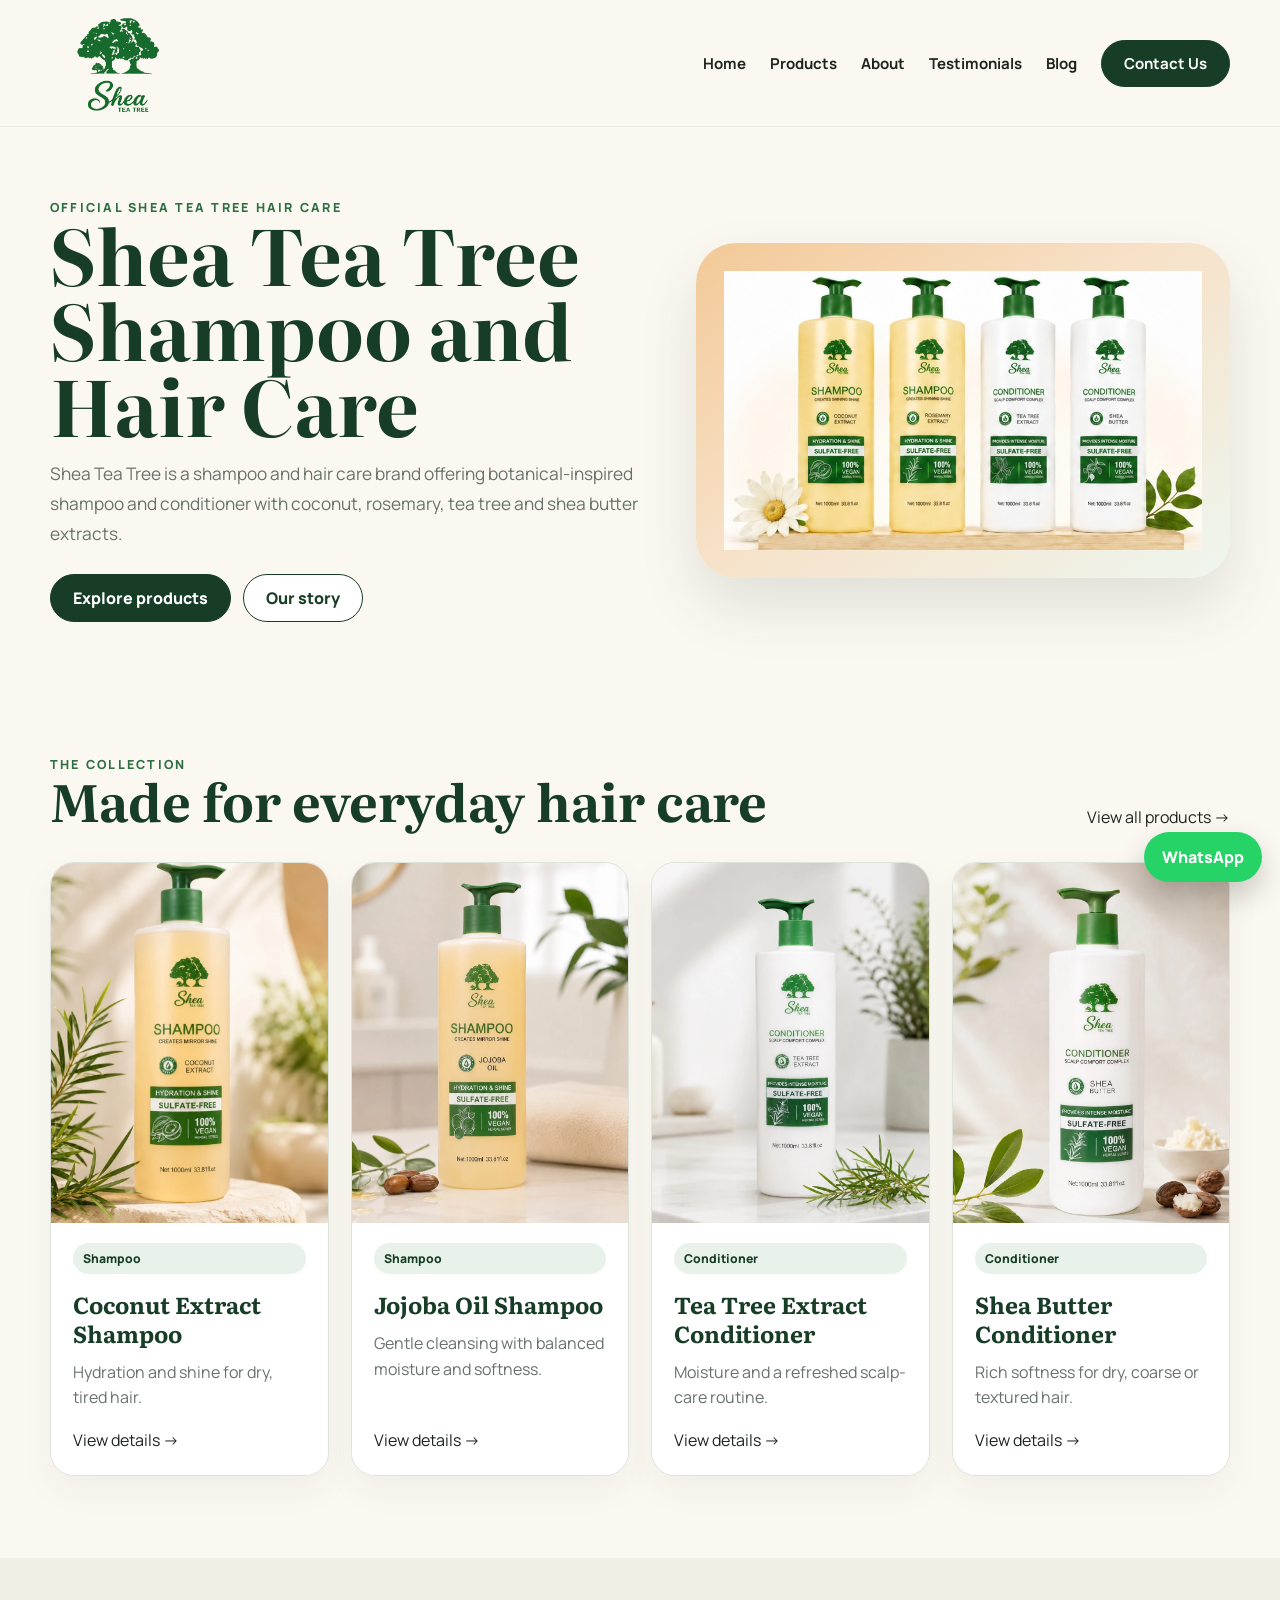
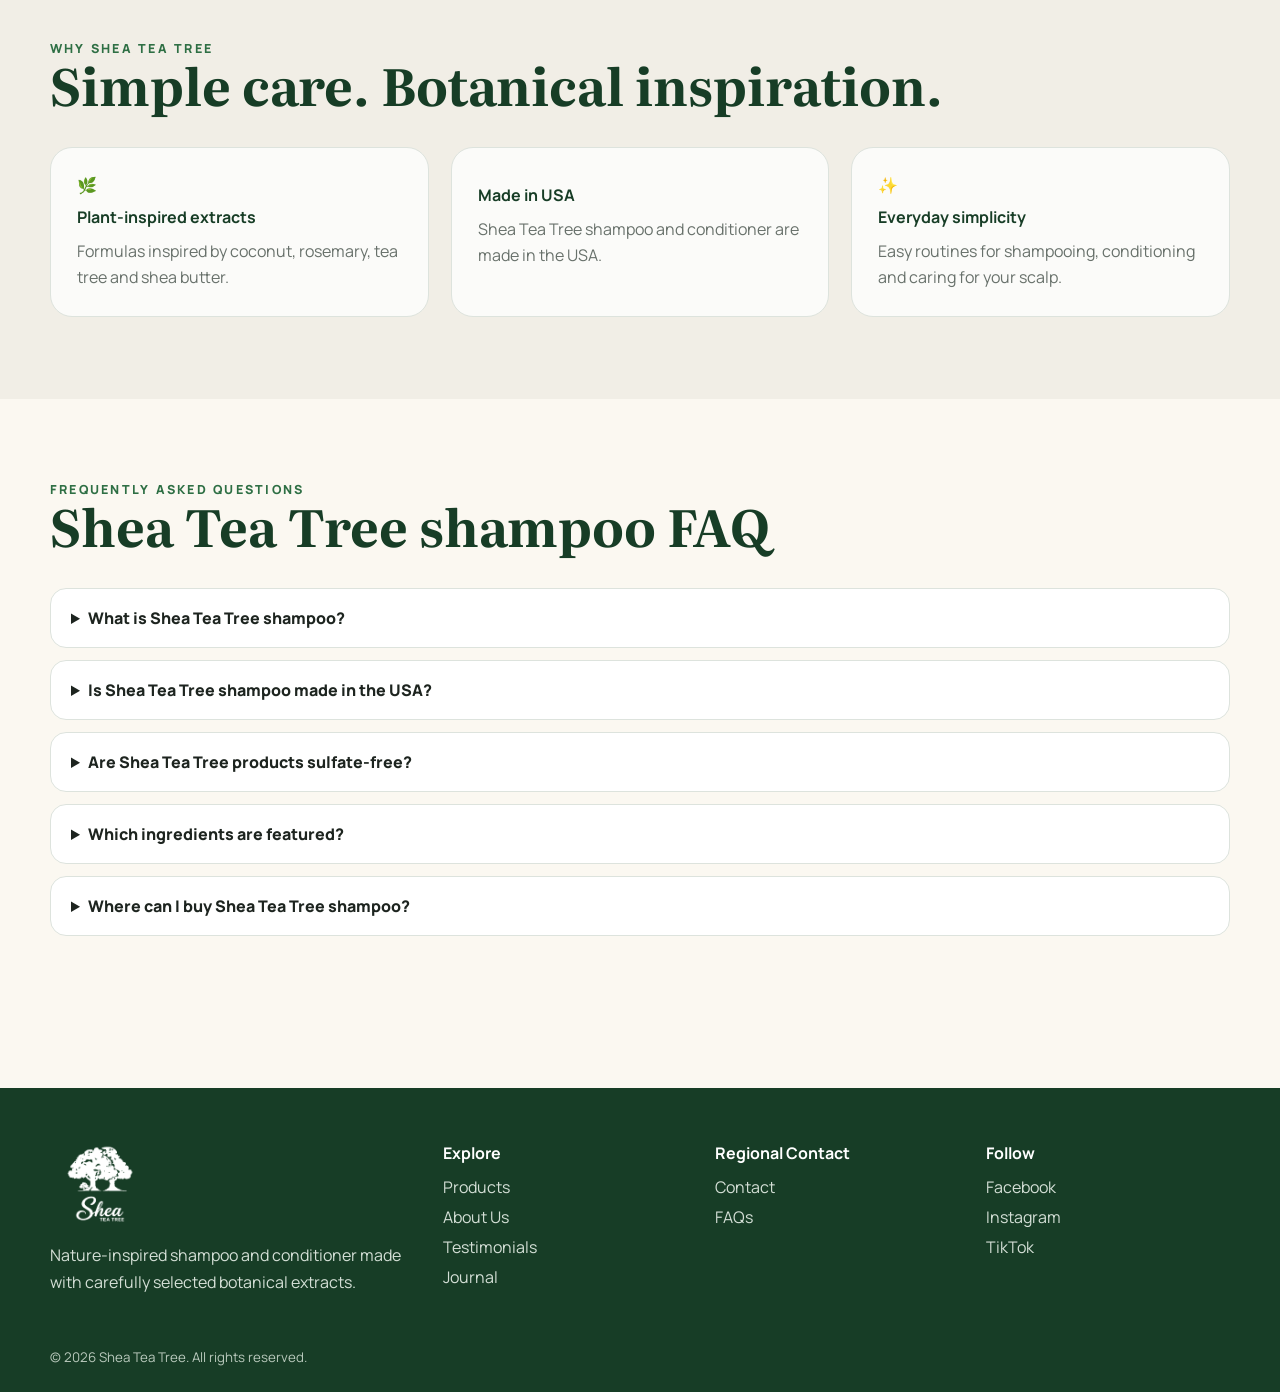
==== commit 01cd4553: "social update 1" ====
--- a/index.html
+++ b/index.html
@@ -6,4 +6,4 @@
   gtag('js', new Date());
 
   gtag('config', 'G-TCMGN279Z8');
-</script><meta charset="utf-8"><meta name="viewport" content="width=device-width,initial-scale=1"><title>Shea Tea Tree | Official Shampoo and Hair Care Brand</title><meta name="description" content="Shea Tea Tree is an official shampoo and hair care brand offering botanical-inspired shampoo and conditioner with tea tree, rosemary, coconut and shea butter extracts."><meta name="keywords" content="Shea Tea Tree, Shea Tea Tree shampoo, Shea Tea Tree hair care, shea tea tree brand, shea tea tree Ethiopia, natural shampoo, botanical hair care, tea tree shampoo, rosemary shampoo, coconut shampoo, shea butter conditioner"><meta name="robots" content="index,follow,max-image-preview:large"><link rel="canonical" href="https://sheateatree.com/"><meta property="og:title" content="Shea Tea Tree | Official Shampoo and Hair Care Brand"><meta property="og:description" content="Discover Shea Tea Tree shampoo and conditioner for botanical-inspired everyday hair care."><meta property="og:type" content="website"><meta property="og:image" content="https://sheateatree.com/assets/images/social-preview.jpg"><link rel="icon" href="assets/images/favicon-32.png"><link rel="preconnect" href="https://fonts.googleapis.com"><link rel="stylesheet" href="https://fonts.googleapis.com/css2?family=Literata:wght@400;600;700&family=Manrope:wght@400;600;700;800&display=swap"><link rel="stylesheet" href="assets/css/site.css"><link rel="stylesheet" href="assets/css/home.css"><script type="application/ld+json">{"@context":"https://schema.org","@graph":[{"@type":"Organization","@id":"https://sheateatree.com/#organization","name":"Shea Tea Tree","url":"https://sheateatree.com/","logo":"https://sheateatree.com/assets/images/shea-tea-tree-logo.png","sameAs":["https://www.facebook.com/profile.php?id=61591673186083","https://www.instagram.com/sheateatree","https://www.tiktok.com/@shea.tea.tree"]},{"@type":"WebSite","@id":"https://sheateatree.com/#website","url":"https://sheateatree.com/","name":"Shea Tea Tree","publisher":{"@id":"https://sheateatree.com/#organization"}},{"@type":"WebPage","@id":"https://sheateatree.com/#webpage","url":"https://sheateatree.com/","name":"Shea Tea Tree | Official Shampoo and Hair Care Brand","isPartOf":{"@id":"https://sheateatree.com/#website"},"about":{"@id":"https://sheateatree.com/#organization"}}]}</script><script type="application/ld+json">{"@context":"https://schema.org","@type":"FAQPage","mainEntity":[{"@type":"Question","name":"What is Shea Tea Tree shampoo?","acceptedAnswer":{"@type":"Answer","text":"Shea Tea Tree shampoo is a botanical-inspired hair care product designed for regular cleansing and everyday hair care. The collection highlights ingredients such as coconut, rosemary, tea tree and shea butter."}},{"@type":"Question","name":"Is Shea Tea Tree shampoo made in the USA?","acceptedAnswer":{"@type":"Answer","text":"Yes. Shea Tea Tree shampoo and conditioner are made in the USA."}},{"@type":"Question","name":"Are Shea Tea Tree products sulfate-free?","acceptedAnswer":{"@type":"Answer","text":"The current product collection is presented as sulfate-free hair care. Customers should also review the product label for the most up-to-date ingredient information."}}]}</script></head><body><header class="site-header"><div class="container nav"><a class="brand" href="index.html"><img src="assets/images/shea-tea-tree-logo.png" alt="Shea Tea Tree logo"></a><button class="menu-btn" aria-label="Open menu">☰</button><nav class="nav-links"><a href="index.html">Home</a><a href="products.html">Products</a><a href="about.html">About</a><a href="testimonials.html">Testimonials</a><a href="blog.html">Blog</a><a class="nav-cta" href="contact.html">Contact Us</a></nav></div></header><main><section class="hero"><div class="container hero-grid"><div><div class="eyebrow">Official Shea Tea Tree hair care</div><h1>Shea Tea Tree Shampoo and Hair Care</h1><p>Shea Tea Tree is a shampoo and hair care brand offering botanical-inspired shampoo and conditioner with coconut, rosemary, tea tree and shea butter extracts.</p><div class="hero-actions"><a class="btn primary" href="products.html">Explore products</a><a class="btn secondary" href="about.html">Our story</a></div></div><div class="hero-art"><img src="assets/images/shea-tea-tree-products.jpg" alt="Shea Tea Tree shampoo and conditioner"></div></div></section><section class="section"><div class="container"><div class="section-head"><div><div class="eyebrow">The collection</div><h2>Made for everyday hair care</h2></div><a href="products.html">View all products →</a></div><div class="grid-4"><article class="card product-card"><img src="assets/images/shea-tea-tree-products.jpg" alt="Coconut extract Shea Tea Tree shampoo"><div class="card-body"><span class="tag">Shampoo</span><h3>Coconut Extract Shampoo</h3><p class="muted">Hydration and shine for dry, tired hair.</p><a href="product.html">View details →</a></div></article><article class="card product-card"><img src="assets/images/shea-tea-tree-products.jpg" alt="Rosemary extract Shea Tea Tree shampoo"><div class="card-body"><span class="tag">Shampoo</span><h3>Rosemary Extract Shampoo</h3><p class="muted">A refreshing cleanse inspired by rosemary.</p><a href="product.html">View details →</a></div></article><article class="card product-card"><img src="assets/images/shea-tea-tree-products.jpg" alt="Shea Tea Tree conditioner"><div class="card-body"><span class="tag">Conditioner</span><h3>Tea Tree Conditioner</h3><p class="muted">Moisture and scalp comfort in every wash.</p><a href="product.html">View details →</a></div></article><article class="card product-card"><img src="assets/images/shea-tea-tree-products.jpg" alt="Shea Tea Tree shea butter conditioner"><div class="card-body"><span class="tag">Conditioner</span><h3>Shea Butter Conditioner</h3><p class="muted">Rich softness and smoother-feeling hair.</p><a href="product.html">View details →</a></div></article></div></div></section><section class="section alt"><div class="container"><div class="section-head"><div><div class="eyebrow">Why Shea Tea Tree</div><h2>Simple care. Botanical inspiration.</h2></div></div><div class="grid-3"><div class="feature">🌿<strong>Plant-inspired extracts</strong><span class="muted">Formulas inspired by coconut, rosemary, tea tree and shea butter.</span></div><div class="feature"><strong>Made in USA</strong><span class="muted">Shea Tea Tree shampoo and conditioner are made in the USA.</span></div><div class="feature">✨<strong>Everyday simplicity</strong><span class="muted">Easy routines for shampooing, conditioning and caring for your scalp.</span></div></div></div></section><section class="section" id="faq"><div class="container"><div class="section-head"><div><div class="eyebrow">Frequently asked questions</div><h2>Shea Tea Tree shampoo FAQ</h2></div></div><div class="faq"><details><summary>What is Shea Tea Tree shampoo?</summary><p>Shea Tea Tree shampoo is a botanical-inspired hair care product designed for regular cleansing and everyday hair care. The collection highlights coconut, rosemary, tea tree and shea butter.</p></details><details><summary>Is Shea Tea Tree shampoo made in the USA?</summary><p>Yes. Shea Tea Tree shampoo and conditioner are made in the USA.</p></details><details><summary>Are Shea Tea Tree products sulfate-free?</summary><p>The current collection is presented as sulfate-free hair care. Review the product label for the most up-to-date ingredient information.</p></details><details><summary>Which ingredients are featured?</summary><p>The collection highlights coconut, rosemary, tea tree and shea butter extracts.</p></details><details><summary>Where can I buy Shea Tea Tree shampoo?</summary><p>Contact Shea Tea Tree through the contact page, WhatsApp or official social media channels for current availability and ordering information.</p></details></div></div></section></main><footer class="footer"><div class="container"><div class="footer-grid"><div><img src="assets/images/shea-tea-tree-logo.png" alt="Shea Tea Tree" class="footer-logo"><p>Nature-inspired shampoo and conditioner made with carefully selected botanical extracts.</p></div><div><strong>Explore</strong><a href="products.html">Products</a><a href="about.html">About Us</a><a href="testimonials.html">Testimonials</a><a href="blog.html">Journal</a></div><div><strong>Support</strong><a href="contact.html">Contact</a><a href="index.html#faq">FAQs</a></div><div><strong>Follow</strong><a href="https://facebook.com/sheateatree" target="_blank" rel="noopener">Facebook</a><a href="https://instagram.com/sheateatree" target="_blank" rel="noopener">Instagram</a><a href="https://tiktok.com/@sheateatree" target="_blank" rel="noopener">TikTok</a></div></div><small>© 2026 Shea Tea Tree. All rights reserved.</small></div></footer><a class="whatsapp" href="https://wa.me/251907707002" target="_blank" rel="noopener">WhatsApp</a><script src="assets/js/site-full.js" defer></script></body></html>+</script><meta charset="utf-8"><meta name="viewport" content="width=device-width,initial-scale=1"><title>Shea Tea Tree | Natural Hair Care Made in USA</title><meta name="description" content="Discover Shea Tea Tree shampoo and conditioner made in USA with coconut, rosemary, tea tree and shea butter extracts."><meta name="keywords" content="Shea Tea Tree, Shea Tea Tree shampoo, Shea Tea Tree hair care, shea tea tree brand, shea tea tree Ethiopia, natural shampoo, botanical hair care, tea tree shampoo, rosemary shampoo, coconut shampoo, shea butter conditioner"><meta name="robots" content="index,follow,max-image-preview:large"><link rel="canonical" href="https://sheateatree.com/"><meta property="og:title" content="Shea Tea Tree | Natural Hair Care Made in USA"> <meta property="og:site_name" content="Shea Tea Tree"> <meta property="og:description" content="Discover Shea Tea Tree shampoo and conditioner made in USA with coconut, rosemary, tea tree and shea butter extracts."><meta property="og:type" content="website"><meta property="og:image" content="https://sheateatree.com/assets/images/social-preview.jpg"><link rel="icon" href="assets/images/favicon-32.png"><link rel="preconnect" href="https://fonts.googleapis.com"><link rel="stylesheet" href="https://fonts.googleapis.com/css2?family=Literata:wght@400;600;700&family=Manrope:wght@400;600;700;800&display=swap"><link rel="stylesheet" href="assets/css/site.css"><link rel="stylesheet" href="assets/css/home.css"><script type="application/ld+json">{"@context":"https://schema.org","@graph":[{"@type":"Organization","@id":"https://sheateatree.com/#organization","name":"Shea Tea Tree","url":"https://sheateatree.com/","logo":"https://sheateatree.com/assets/images/shea-tea-tree-logo.png","sameAs":["https://www.facebook.com/share/1CHfZVzDWf/?mibextid=wwXIfr","https://www.instagram.com/sheateatree","https://www.tiktok.com/@shea.tea.tree"]},{"@type":"WebSite","@id":"https://sheateatree.com/#website","url":"https://sheateatree.com/","name":"Shea Tea Tree","publisher":{"@id":"https://sheateatree.com/#organization"}},{"@type":"WebPage","@id":"https://sheateatree.com/#webpage","url":"https://sheateatree.com/","name":"Shea Tea Tree Shampoo | Natural Hair Care Made in USA","isPartOf":{"@id":"https://sheateatree.com/#website"},"about":{"@id":"https://sheateatree.com/#organization"}}]}</script><script type="application/ld+json">{"@context":"https://schema.org","@type":"FAQPage","mainEntity":[{"@type":"Question","name":"What is Shea Tea Tree shampoo?","acceptedAnswer":{"@type":"Answer","text":"Shea Tea Tree shampoo is a botanical-inspired hair care product designed for regular cleansing and everyday hair care. The collection highlights ingredients such as coconut, rosemary, tea tree and shea butter."}},{"@type":"Question","name":"Is Shea Tea Tree shampoo made in the USA?","acceptedAnswer":{"@type":"Answer","text":"Yes. Shea Tea Tree shampoo and conditioner are made in the USA."}},{"@type":"Question","name":"Are Shea Tea Tree products sulfate-free?","acceptedAnswer":{"@type":"Answer","text":"The current product collection is presented as sulfate-free hair care. Customers should also review the product label for the most up-to-date ingredient information."}}]}</script></head><body><header class="site-header"><div class="container nav"><a class="brand" href="index.html"><img src="assets/images/shea-tea-tree-logo.png" alt="Shea Tea Tree logo"></a><button class="menu-btn" aria-label="Open menu">☰</button><nav class="nav-links"><a href="index.html">Home</a><a href="products.html">Products</a><a href="about.html">About</a><a href="testimonials.html">Testimonials</a><a href="blog.html">Blog</a><a class="nav-cta" href="contact.html">Contact Us</a></nav></div></header><main><section class="hero"><div class="container hero-grid"><div><div class="eyebrow">Official Shea Tea Tree hair care</div><h1>Shea Tea Tree Shampoo and Hair Care</h1><p>Shea Tea Tree is a shampoo and hair care brand offering botanical-inspired shampoo and conditioner with coconut, rosemary, tea tree and shea butter extracts.</p><div class="hero-actions"><a class="btn primary" href="products.html">Explore products</a><a class="btn secondary" href="about.html">Our story</a></div></div><div class="hero-art"><img src="assets/images/shea-tea-tree-products.jpg" alt="Shea Tea Tree shampoo and conditioner"></div></div></section><section class="section"><div class="container"><div class="section-head"><div><div class="eyebrow">The collection</div><h2>Made for everyday hair care</h2></div><a href="products.html">View all products →</a></div><div class="grid-4"><article class="card product-card"><img src="assets/images/shea-tea-tree-products.jpg" alt="Coconut extract Shea Tea Tree shampoo"><div class="card-body"><span class="tag">Shampoo</span><h3>Coconut Extract Shampoo</h3><p class="muted">Hydration and shine for dry, tired hair.</p><a href="product.html">View details →</a></div></article><article class="card product-card"><img src="assets/images/shea-tea-tree-products.jpg" alt="Rosemary extract Shea Tea Tree shampoo"><div class="card-body"><span class="tag">Shampoo</span><h3>Rosemary Extract Shampoo</h3><p class="muted">A refreshing cleanse inspired by rosemary.</p><a href="product.html">View details →</a></div></article><article class="card product-card"><img src="assets/images/shea-tea-tree-products.jpg" alt="Shea Tea Tree conditioner"><div class="card-body"><span class="tag">Conditioner</span><h3>Tea Tree Conditioner</h3><p class="muted">Moisture and scalp comfort in every wash.</p><a href="product.html">View details →</a></div></article><article class="card product-card"><img src="assets/images/shea-tea-tree-products.jpg" alt="Shea Tea Tree shea butter conditioner"><div class="card-body"><span class="tag">Conditioner</span><h3>Shea Butter Conditioner</h3><p class="muted">Rich softness and smoother-feeling hair.</p><a href="product.html">View details →</a></div></article></div></div></section><section class="section alt"><div class="container"><div class="section-head"><div><div class="eyebrow">Why Shea Tea Tree</div><h2>Simple care. Botanical inspiration.</h2></div></div><div class="grid-3"><div class="feature">🌿<strong>Plant-inspired extracts</strong><span class="muted">Formulas inspired by coconut, rosemary, tea tree and shea butter.</span></div><div class="feature"><strong>Made in USA</strong><span class="muted">Shea Tea Tree shampoo and conditioner are made in the USA.</span></div><div class="feature">✨<strong>Everyday simplicity</strong><span class="muted">Easy routines for shampooing, conditioning and caring for your scalp.</span></div></div></div></section><section class="section" id="faq"><div class="container"><div class="section-head"><div><div class="eyebrow">Frequently asked questions</div><h2>Shea Tea Tree shampoo FAQ</h2></div></div><div class="faq"><details><summary>What is Shea Tea Tree shampoo?</summary><p>Shea Tea Tree shampoo is a botanical-inspired hair care product designed for regular cleansing and everyday hair care. The collection highlights coconut, rosemary, tea tree and shea butter.</p></details><details><summary>Is Shea Tea Tree shampoo made in the USA?</summary><p>Yes. Shea Tea Tree shampoo and conditioner are made in the USA.</p></details><details><summary>Are Shea Tea Tree products sulfate-free?</summary><p>The current collection is presented as sulfate-free hair care. Review the product label for the most up-to-date ingredient information.</p></details><details><summary>Which ingredients are featured?</summary><p>The collection highlights coconut, rosemary, tea tree and shea butter extracts.</p></details><details><summary>Where can I buy Shea Tea Tree shampoo?</summary><p>Contact Shea Tea Tree through the contact page, WhatsApp or official social media channels for current availability and ordering information.</p></details></div></div></section></main><footer class="footer"><div class="container"><div class="footer-grid"><div><img src="assets/images/shea-tea-tree-logo.png" alt="Shea Tea Tree" class="footer-logo"><p>Nature-inspired shampoo and conditioner made with carefully selected botanical extracts.</p></div><div><strong>Explore</strong><a href="products.html">Products</a><a href="about.html">About Us</a><a href="testimonials.html">Testimonials</a><a href="blog.html">Journal</a></div><div><strong>Support</strong><a href="contact.html">Contact</a><a href="index.html#faq">FAQs</a></div><div><strong>Follow</strong><a href="https://www.facebook.com/share/1CHfZVzDWf/?mibextid=wwXIfr" target="_blank" rel="noopener">Facebook</a><a href="https://instagram.com" target="_blank" rel="noopener">Instagram</a><a href="https://www.tiktok.com/@shea.teatree?_r=1&_t=ZS-97tgioTv1cK" target="_blank" rel="noopener">TikTok</a></div></div><small>© 2026 Shea Tea Tree. All rights reserved.</small></div></footer><a class="whatsapp" href="https://wa.me/251907707002" target="_blank" rel="noopener">WhatsApp</a><script src="assets/js/site-full.js" defer></script></body></html>
--- a/assets/css/home.css
+++ b/assets/css/home.css
@@ -1 +1 @@
-.hero+.section .product-card{overflow:hidden}.hero+.section .product-card img{display:block;width:100%;height:260px;object-fit:contain;object-position:center;background:#fff;padding:12px;transform:none!important;aspect-ratio:auto!important}.hero+.section .card-body{position:relative;background:#fff;padding-top:18px}#faq details:nth-of-type(2) p{font-size:0}#faq details:nth-of-type(2) p::after{content:'Yes. All Shea Tea Tree products are proudly made in the USA, including our shampoo and conditioner collection.';font-size:1rem;line-height:1.7}@media(max-width:560px){.hero+.section .product-card img{height:220px}}+.hero+.section .product-card{overflow:hidden;padding:0!important}.hero+.section .product-card img{display:block;width:118%;height:360px;max-width:none;object-fit:cover;object-position:center;background:#f7f5ee;padding:0!important;margin:0 0 0 -9%!important;border-radius:24px 24px 0 0;transform:none!important;aspect-ratio:auto!important}.hero+.section .card-body{position:relative;background:#fff;padding:20px 22px 24px}#faq details:nth-of-type(2) p{font-size:0}#faq details:nth-of-type(2) p::after{content:'Yes. All Shea Tea Tree products are proudly made in the USA, including our shampoo and conditioner collection.';font-size:1rem;line-height:1.7}@media(max-width:980px){.hero+.section .product-card img{height:320px}}@media(max-width:560px){.hero+.section .product-card img{width:100%;height:auto;aspect-ratio:4/5!important;object-fit:cover;object-position:center;padding:0!important;margin:0!important;border-radius:22px 22px 0 0}}
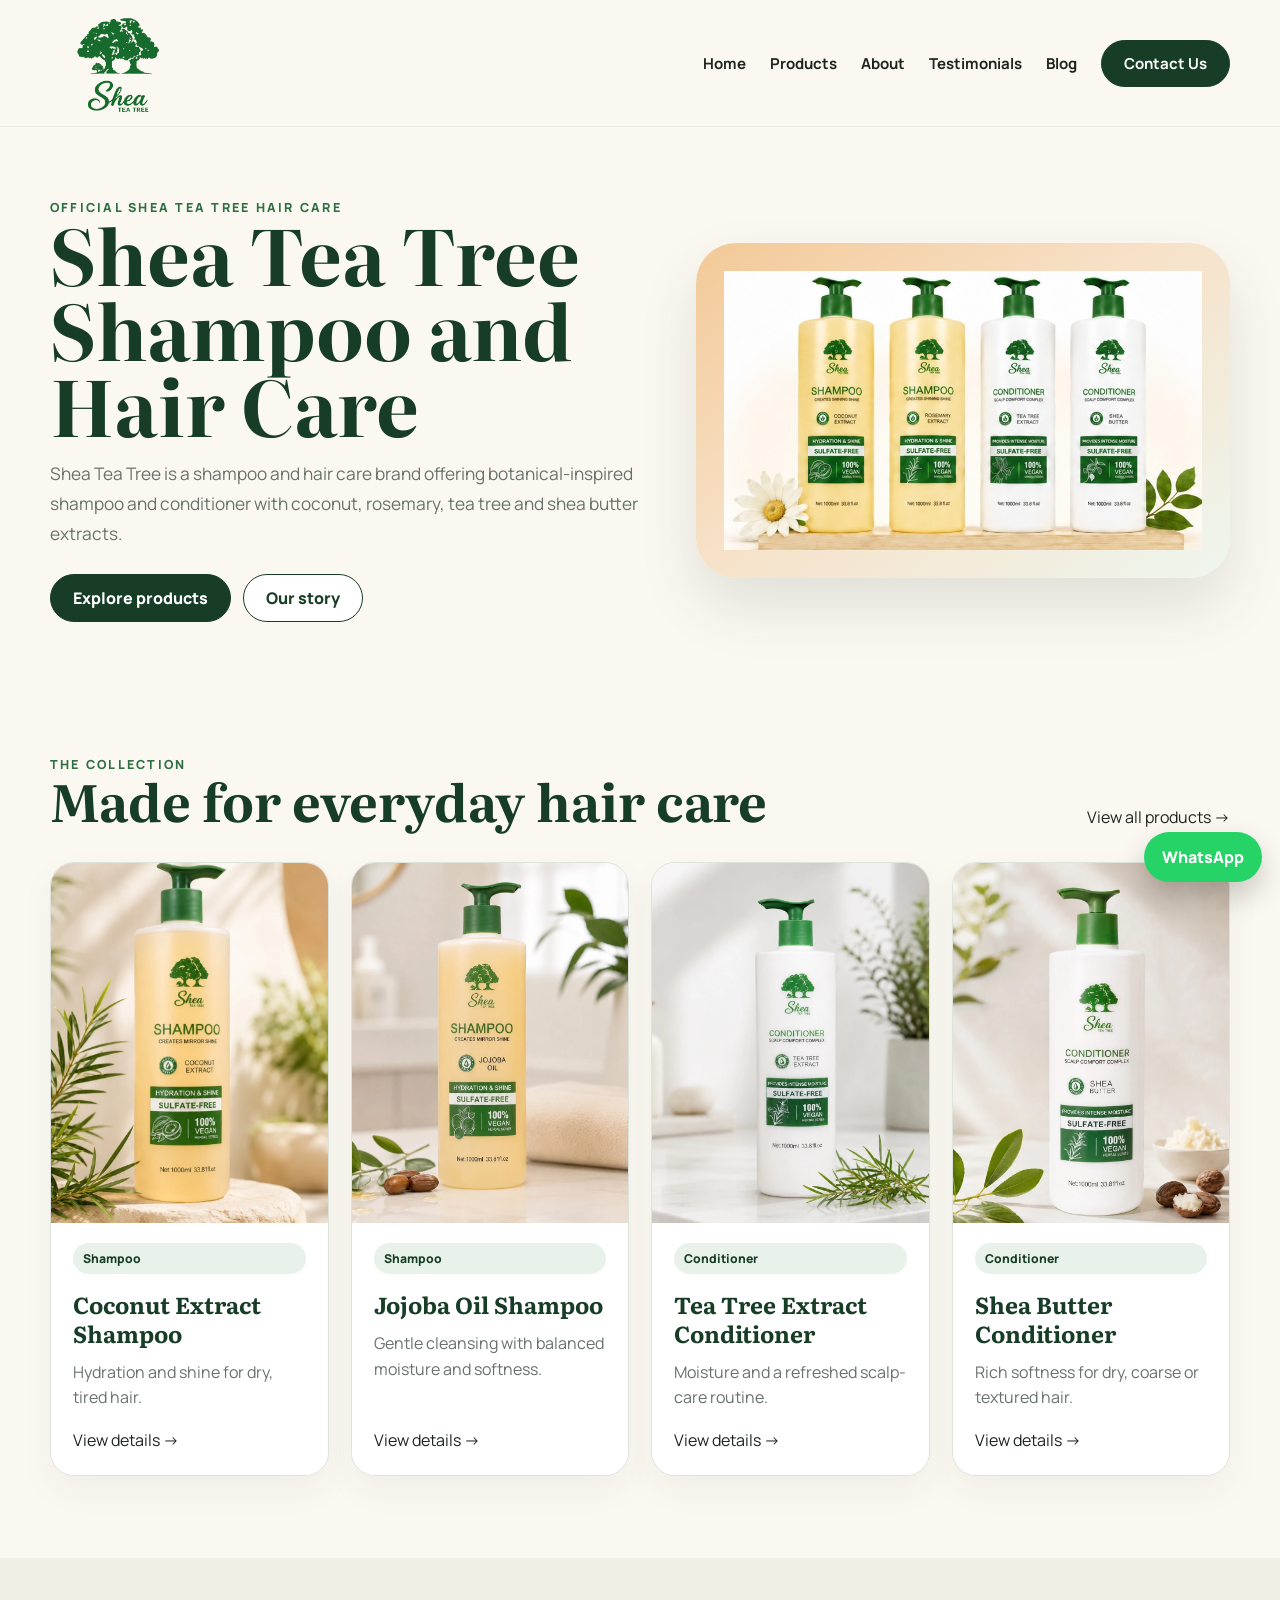
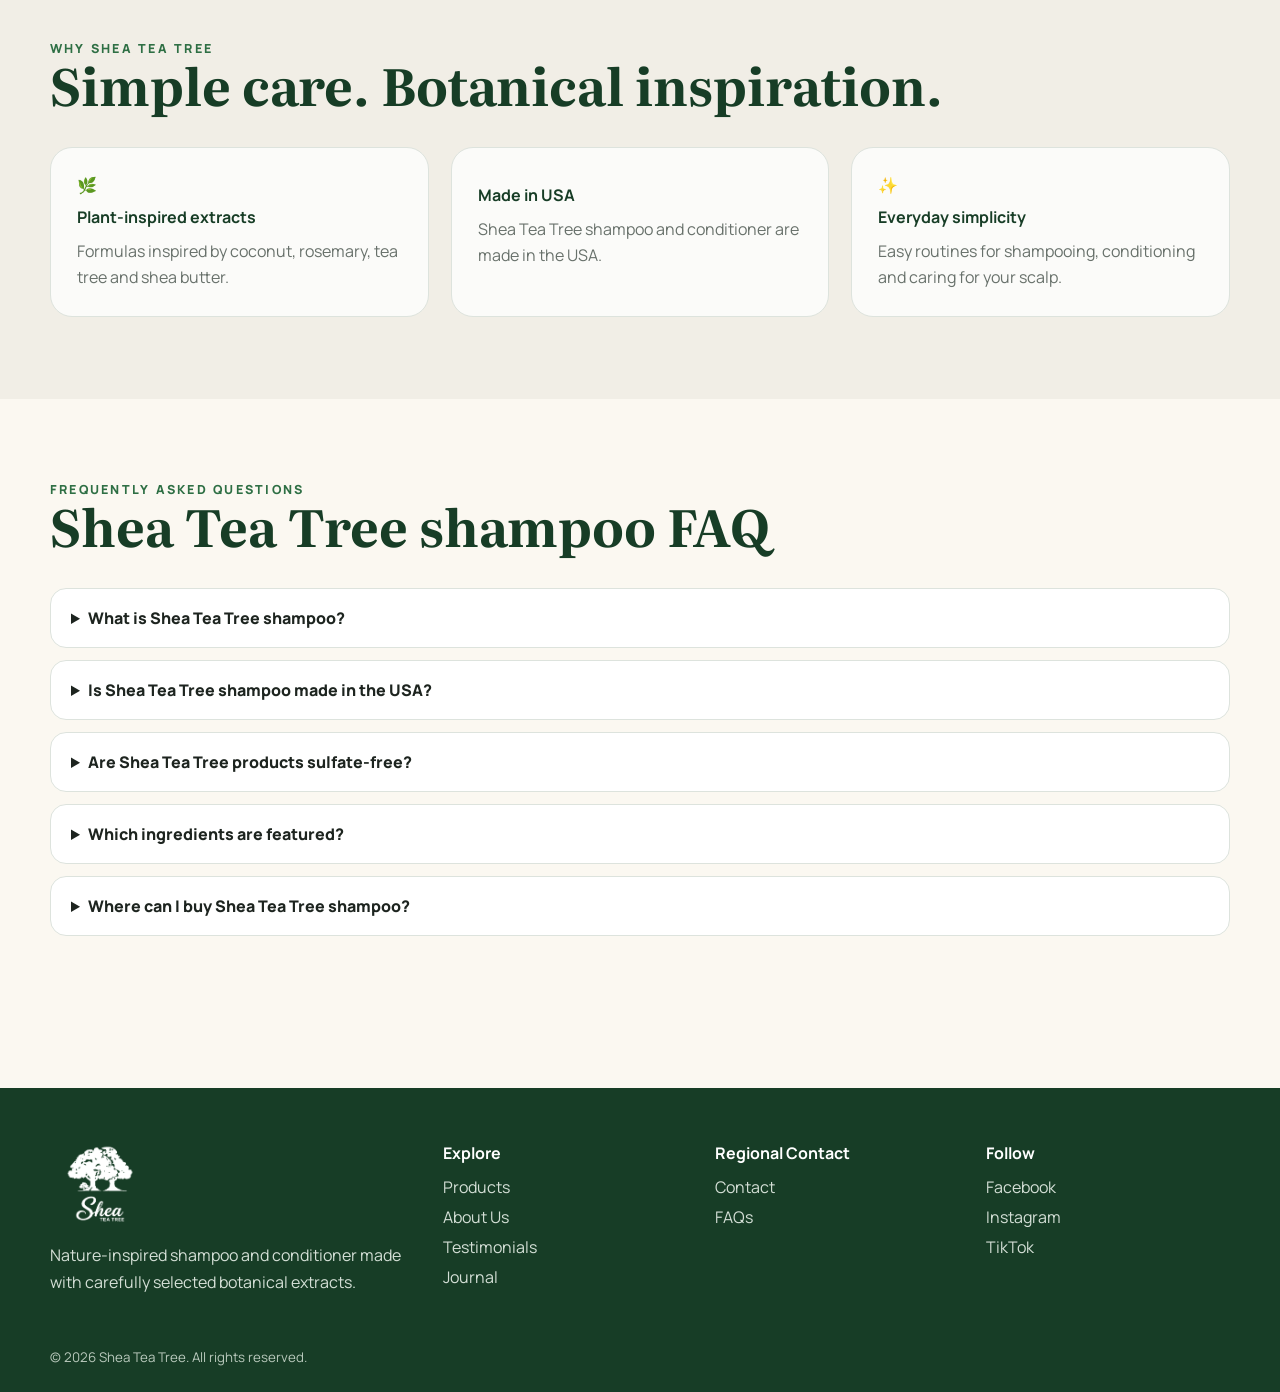
==== commit 280fb7d1: "Update homepage social links and structured data" ====
--- a/index.html
+++ b/index.html
@@ -6,4 +6,4 @@
   gtag('js', new Date());
 
   gtag('config', 'G-TCMGN279Z8');
-</script><meta charset="utf-8"><meta name="viewport" content="width=device-width,initial-scale=1"><title>Shea Tea Tree | Natural Hair Care Made in USA</title><meta name="description" content="Discover Shea Tea Tree shampoo and conditioner made in USA with coconut, rosemary, tea tree and shea butter extracts."><meta name="keywords" content="Shea Tea Tree, Shea Tea Tree shampoo, Shea Tea Tree hair care, shea tea tree brand, shea tea tree Ethiopia, natural shampoo, botanical hair care, tea tree shampoo, rosemary shampoo, coconut shampoo, shea butter conditioner"><meta name="robots" content="index,follow,max-image-preview:large"><link rel="canonical" href="https://sheateatree.com/"><meta property="og:title" content="Shea Tea Tree | Natural Hair Care Made in USA"> <meta property="og:site_name" content="Shea Tea Tree"> <meta property="og:description" content="Discover Shea Tea Tree shampoo and conditioner made in USA with coconut, rosemary, tea tree and shea butter extracts."><meta property="og:type" content="website"><meta property="og:image" content="https://sheateatree.com/assets/images/social-preview.jpg"><link rel="icon" href="assets/images/favicon-32.png"><link rel="preconnect" href="https://fonts.googleapis.com"><link rel="stylesheet" href="https://fonts.googleapis.com/css2?family=Literata:wght@400;600;700&family=Manrope:wght@400;600;700;800&display=swap"><link rel="stylesheet" href="assets/css/site.css"><link rel="stylesheet" href="assets/css/home.css"><script type="application/ld+json">{"@context":"https://schema.org","@graph":[{"@type":"Organization","@id":"https://sheateatree.com/#organization","name":"Shea Tea Tree","url":"https://sheateatree.com/","logo":"https://sheateatree.com/assets/images/shea-tea-tree-logo.png","sameAs":["https://www.facebook.com/share/1CHfZVzDWf/?mibextid=wwXIfr","https://www.instagram.com/sheateatree","https://www.tiktok.com/@shea.tea.tree"]},{"@type":"WebSite","@id":"https://sheateatree.com/#website","url":"https://sheateatree.com/","name":"Shea Tea Tree","publisher":{"@id":"https://sheateatree.com/#organization"}},{"@type":"WebPage","@id":"https://sheateatree.com/#webpage","url":"https://sheateatree.com/","name":"Shea Tea Tree Shampoo | Natural Hair Care Made in USA","isPartOf":{"@id":"https://sheateatree.com/#website"},"about":{"@id":"https://sheateatree.com/#organization"}}]}</script><script type="application/ld+json">{"@context":"https://schema.org","@type":"FAQPage","mainEntity":[{"@type":"Question","name":"What is Shea Tea Tree shampoo?","acceptedAnswer":{"@type":"Answer","text":"Shea Tea Tree shampoo is a botanical-inspired hair care product designed for regular cleansing and everyday hair care. The collection highlights ingredients such as coconut, rosemary, tea tree and shea butter."}},{"@type":"Question","name":"Is Shea Tea Tree shampoo made in the USA?","acceptedAnswer":{"@type":"Answer","text":"Yes. Shea Tea Tree shampoo and conditioner are made in the USA."}},{"@type":"Question","name":"Are Shea Tea Tree products sulfate-free?","acceptedAnswer":{"@type":"Answer","text":"The current product collection is presented as sulfate-free hair care. Customers should also review the product label for the most up-to-date ingredient information."}}]}</script></head><body><header class="site-header"><div class="container nav"><a class="brand" href="index.html"><img src="assets/images/shea-tea-tree-logo.png" alt="Shea Tea Tree logo"></a><button class="menu-btn" aria-label="Open menu">☰</button><nav class="nav-links"><a href="index.html">Home</a><a href="products.html">Products</a><a href="about.html">About</a><a href="testimonials.html">Testimonials</a><a href="blog.html">Blog</a><a class="nav-cta" href="contact.html">Contact Us</a></nav></div></header><main><section class="hero"><div class="container hero-grid"><div><div class="eyebrow">Official Shea Tea Tree hair care</div><h1>Shea Tea Tree Shampoo and Hair Care</h1><p>Shea Tea Tree is a shampoo and hair care brand offering botanical-inspired shampoo and conditioner with coconut, rosemary, tea tree and shea butter extracts.</p><div class="hero-actions"><a class="btn primary" href="products.html">Explore products</a><a class="btn secondary" href="about.html">Our story</a></div></div><div class="hero-art"><img src="assets/images/shea-tea-tree-products.jpg" alt="Shea Tea Tree shampoo and conditioner"></div></div></section><section class="section"><div class="container"><div class="section-head"><div><div class="eyebrow">The collection</div><h2>Made for everyday hair care</h2></div><a href="products.html">View all products →</a></div><div class="grid-4"><article class="card product-card"><img src="assets/images/shea-tea-tree-products.jpg" alt="Coconut extract Shea Tea Tree shampoo"><div class="card-body"><span class="tag">Shampoo</span><h3>Coconut Extract Shampoo</h3><p class="muted">Hydration and shine for dry, tired hair.</p><a href="product.html">View details →</a></div></article><article class="card product-card"><img src="assets/images/shea-tea-tree-products.jpg" alt="Rosemary extract Shea Tea Tree shampoo"><div class="card-body"><span class="tag">Shampoo</span><h3>Rosemary Extract Shampoo</h3><p class="muted">A refreshing cleanse inspired by rosemary.</p><a href="product.html">View details →</a></div></article><article class="card product-card"><img src="assets/images/shea-tea-tree-products.jpg" alt="Shea Tea Tree conditioner"><div class="card-body"><span class="tag">Conditioner</span><h3>Tea Tree Conditioner</h3><p class="muted">Moisture and scalp comfort in every wash.</p><a href="product.html">View details →</a></div></article><article class="card product-card"><img src="assets/images/shea-tea-tree-products.jpg" alt="Shea Tea Tree shea butter conditioner"><div class="card-body"><span class="tag">Conditioner</span><h3>Shea Butter Conditioner</h3><p class="muted">Rich softness and smoother-feeling hair.</p><a href="product.html">View details →</a></div></article></div></div></section><section class="section alt"><div class="container"><div class="section-head"><div><div class="eyebrow">Why Shea Tea Tree</div><h2>Simple care. Botanical inspiration.</h2></div></div><div class="grid-3"><div class="feature">🌿<strong>Plant-inspired extracts</strong><span class="muted">Formulas inspired by coconut, rosemary, tea tree and shea butter.</span></div><div class="feature"><strong>Made in USA</strong><span class="muted">Shea Tea Tree shampoo and conditioner are made in the USA.</span></div><div class="feature">✨<strong>Everyday simplicity</strong><span class="muted">Easy routines for shampooing, conditioning and caring for your scalp.</span></div></div></div></section><section class="section" id="faq"><div class="container"><div class="section-head"><div><div class="eyebrow">Frequently asked questions</div><h2>Shea Tea Tree shampoo FAQ</h2></div></div><div class="faq"><details><summary>What is Shea Tea Tree shampoo?</summary><p>Shea Tea Tree shampoo is a botanical-inspired hair care product designed for regular cleansing and everyday hair care. The collection highlights coconut, rosemary, tea tree and shea butter.</p></details><details><summary>Is Shea Tea Tree shampoo made in the USA?</summary><p>Yes. Shea Tea Tree shampoo and conditioner are made in the USA.</p></details><details><summary>Are Shea Tea Tree products sulfate-free?</summary><p>The current collection is presented as sulfate-free hair care. Review the product label for the most up-to-date ingredient information.</p></details><details><summary>Which ingredients are featured?</summary><p>The collection highlights coconut, rosemary, tea tree and shea butter extracts.</p></details><details><summary>Where can I buy Shea Tea Tree shampoo?</summary><p>Contact Shea Tea Tree through the contact page, WhatsApp or official social media channels for current availability and ordering information.</p></details></div></div></section></main><footer class="footer"><div class="container"><div class="footer-grid"><div><img src="assets/images/shea-tea-tree-logo.png" alt="Shea Tea Tree" class="footer-logo"><p>Nature-inspired shampoo and conditioner made with carefully selected botanical extracts.</p></div><div><strong>Explore</strong><a href="products.html">Products</a><a href="about.html">About Us</a><a href="testimonials.html">Testimonials</a><a href="blog.html">Journal</a></div><div><strong>Support</strong><a href="contact.html">Contact</a><a href="index.html#faq">FAQs</a></div><div><strong>Follow</strong><a href="https://www.facebook.com/share/1CHfZVzDWf/?mibextid=wwXIfr" target="_blank" rel="noopener">Facebook</a><a href="https://instagram.com" target="_blank" rel="noopener">Instagram</a><a href="https://www.tiktok.com/@shea.teatree?_r=1&_t=ZS-97tgioTv1cK" target="_blank" rel="noopener">TikTok</a></div></div><small>© 2026 Shea Tea Tree. All rights reserved.</small></div></footer><a class="whatsapp" href="https://wa.me/251907707002" target="_blank" rel="noopener">WhatsApp</a><script src="assets/js/site-full.js" defer></script></body></html>+</script><meta charset="utf-8"><meta name="viewport" content="width=device-width,initial-scale=1"><title>Shea Tea Tree | Natural Hair Care Made in USA</title><meta name="description" content="Discover Shea Tea Tree shampoo and conditioner made in USA with coconut, rosemary, tea tree and shea butter extracts."><meta name="keywords" content="Shea Tea Tree, Shea Tea Tree shampoo, Shea Tea Tree hair care, shea tea tree brand, shea tea tree Ethiopia, natural shampoo, botanical hair care, tea tree shampoo, rosemary shampoo, coconut shampoo, shea butter conditioner"><meta name="robots" content="index,follow,max-image-preview:large"><link rel="canonical" href="https://sheateatree.com/"><meta property="og:title" content="Shea Tea Tree | Natural Hair Care Made in USA"> <meta property="og:site_name" content="Shea Tea Tree"> <meta property="og:description" content="Discover Shea Tea Tree shampoo and conditioner made in USA with coconut, rosemary, tea tree and shea butter extracts."><meta property="og:type" content="website"><meta property="og:image" content="https://sheateatree.com/assets/images/social-preview.jpg"><link rel="icon" href="assets/images/favicon-32.png"><link rel="preconnect" href="https://fonts.googleapis.com"><link rel="stylesheet" href="https://fonts.googleapis.com/css2?family=Literata:wght@400;600;700&family=Manrope:wght@400;600;700;800&display=swap"><link rel="stylesheet" href="assets/css/site.css"><link rel="stylesheet" href="assets/css/home.css"><script type="application/ld+json">{"@context":"https://schema.org","@graph":[{"@type":"Organization","@id":"https://sheateatree.com/#organization","name":"Shea Tea Tree","url":"https://sheateatree.com/","logo":"https://sheateatree.com/assets/images/shea-tea-tree-logo.png","sameAs":["https://www.facebook.com/share/1CHfZVzDWf/?mibextid=wwXIfr","https://www.instagram.com/","https://www.tiktok.com/@shea.teatree?_r=1&_t=ZS-97tgioTv1cK"]},{"@type":"WebSite","@id":"https://sheateatree.com/#website","url":"https://sheateatree.com/","name":"Shea Tea Tree","publisher":{"@id":"https://sheateatree.com/#organization"}},{"@type":"WebPage","@id":"https://sheateatree.com/#webpage","url":"https://sheateatree.com/","name":"Shea Tea Tree Shampoo | Natural Hair Care Made in USA","isPartOf":{"@id":"https://sheateatree.com/#website"},"about":{"@id":"https://sheateatree.com/#organization"}}]}</script><script type="application/ld+json">{"@context":"https://schema.org","@type":"FAQPage","mainEntity":[{"@type":"Question","name":"What is Shea Tea Tree shampoo?","acceptedAnswer":{"@type":"Answer","text":"Shea Tea Tree shampoo is a botanical-inspired hair care product designed for regular cleansing and everyday hair care. The collection highlights ingredients such as coconut, rosemary, tea tree and shea butter."}},{"@type":"Question","name":"Is Shea Tea Tree shampoo made in the USA?","acceptedAnswer":{"@type":"Answer","text":"Yes. Shea Tea Tree shampoo and conditioner are made in the USA."}},{"@type":"Question","name":"Are Shea Tea Tree products sulfate-free?","acceptedAnswer":{"@type":"Answer","text":"The current product collection is presented as sulfate-free hair care. Customers should also review the product label for the most up-to-date ingredient information."}}]}</script></head><body><header class="site-header"><div class="container nav"><a class="brand" href="index.html"><img src="assets/images/shea-tea-tree-logo.png" alt="Shea Tea Tree logo"></a><button class="menu-btn" aria-label="Open menu">☰</button><nav class="nav-links"><a href="index.html">Home</a><a href="products.html">Products</a><a href="about.html">About</a><a href="testimonials.html">Testimonials</a><a href="blog.html">Blog</a><a class="nav-cta" href="contact.html">Contact Us</a></nav></div></header><main><section class="hero"><div class="container hero-grid"><div><div class="eyebrow">Official Shea Tea Tree hair care</div><h1>Shea Tea Tree Shampoo and Hair Care</h1><p>Shea Tea Tree is a shampoo and hair care brand offering botanical-inspired shampoo and conditioner with coconut, rosemary, tea tree and shea butter extracts.</p><div class="hero-actions"><a class="btn primary" href="products.html">Explore products</a><a class="btn secondary" href="about.html">Our story</a></div></div><div class="hero-art"><img src="assets/images/shea-tea-tree-products.jpg" alt="Shea Tea Tree shampoo and conditioner"></div></div></section><section class="section"><div class="container"><div class="section-head"><div><div class="eyebrow">The collection</div><h2>Made for everyday hair care</h2></div><a href="products.html">View all products →</a></div><div class="grid-4"><article class="card product-card"><img src="assets/images/shea-tea-tree-products.jpg" alt="Coconut extract Shea Tea Tree shampoo"><div class="card-body"><span class="tag">Shampoo</span><h3>Coconut Extract Shampoo</h3><p class="muted">Hydration and shine for dry, tired hair.</p><a href="product.html">View details →</a></div></article><article class="card product-card"><img src="assets/images/shea-tea-tree-products.jpg" alt="Rosemary extract Shea Tea Tree shampoo"><div class="card-body"><span class="tag">Shampoo</span><h3>Rosemary Extract Shampoo</h3><p class="muted">A refreshing cleanse inspired by rosemary.</p><a href="product.html">View details →</a></div></article><article class="card product-card"><img src="assets/images/shea-tea-tree-products.jpg" alt="Shea Tea Tree conditioner"><div class="card-body"><span class="tag">Conditioner</span><h3>Tea Tree Conditioner</h3><p class="muted">Moisture and scalp comfort in every wash.</p><a href="product.html">View details →</a></div></article><article class="card product-card"><img src="assets/images/shea-tea-tree-products.jpg" alt="Shea Tea Tree shea butter conditioner"><div class="card-body"><span class="tag">Conditioner</span><h3>Shea Butter Conditioner</h3><p class="muted">Rich softness and smoother-feeling hair.</p><a href="product.html">View details →</a></div></article></div></div></section><section class="section alt"><div class="container"><div class="section-head"><div><div class="eyebrow">Why Shea Tea Tree</div><h2>Simple care. Botanical inspiration.</h2></div></div><div class="grid-3"><div class="feature">🌿<strong>Plant-inspired extracts</strong><span class="muted">Formulas inspired by coconut, rosemary, tea tree and shea butter.</span></div><div class="feature"><strong>Made in USA</strong><span class="muted">Shea Tea Tree shampoo and conditioner are made in the USA.</span></div><div class="feature">✨<strong>Everyday simplicity</strong><span class="muted">Easy routines for shampooing, conditioning and caring for your scalp.</span></div></div></div></section><section class="section" id="faq"><div class="container"><div class="section-head"><div><div class="eyebrow">Frequently asked questions</div><h2>Shea Tea Tree shampoo FAQ</h2></div></div><div class="faq"><details><summary>What is Shea Tea Tree shampoo?</summary><p>Shea Tea Tree shampoo is a botanical-inspired hair care product designed for regular cleansing and everyday hair care. The collection highlights coconut, rosemary, tea tree and shea butter.</p></details><details><summary>Is Shea Tea Tree shampoo made in the USA?</summary><p>Yes. Shea Tea Tree shampoo and conditioner are made in the USA.</p></details><details><summary>Are Shea Tea Tree products sulfate-free?</summary><p>The current collection is presented as sulfate-free hair care. Review the product label for the most up-to-date ingredient information.</p></details><details><summary>Which ingredients are featured?</summary><p>The collection highlights coconut, rosemary, tea tree and shea butter extracts.</p></details><details><summary>Where can I buy Shea Tea Tree shampoo?</summary><p>Contact Shea Tea Tree through the contact page, WhatsApp or official social media channels for current availability and ordering information.</p></details></div></div></section></main><footer class="footer"><div class="container"><div class="footer-grid"><div><img src="assets/images/shea-tea-tree-logo.png" alt="Shea Tea Tree" class="footer-logo"><p>Nature-inspired shampoo and conditioner made with carefully selected botanical extracts.</p></div><div><strong>Explore</strong><a href="products.html">Products</a><a href="about.html">About Us</a><a href="testimonials.html">Testimonials</a><a href="blog.html">Journal</a></div><div><strong>Support</strong><a href="contact.html">Contact</a><a href="index.html#faq">FAQs</a></div><div><strong>Follow</strong><a href="https://www.facebook.com/share/1CHfZVzDWf/?mibextid=wwXIfr" target="_blank" rel="noopener">Facebook</a><a href="https://www.instagram.com/" target="_blank" rel="noopener">Instagram</a><a href="https://www.tiktok.com/@shea.teatree?_r=1&_t=ZS-97tgioTv1cK" target="_blank" rel="noopener">TikTok</a></div></div><small>© 2026 Shea Tea Tree. All rights reserved.</small></div></footer><a class="whatsapp" href="https://wa.me/251907707002" target="_blank" rel="noopener">WhatsApp</a><script src="assets/js/site-full.js" defer></script></body></html>
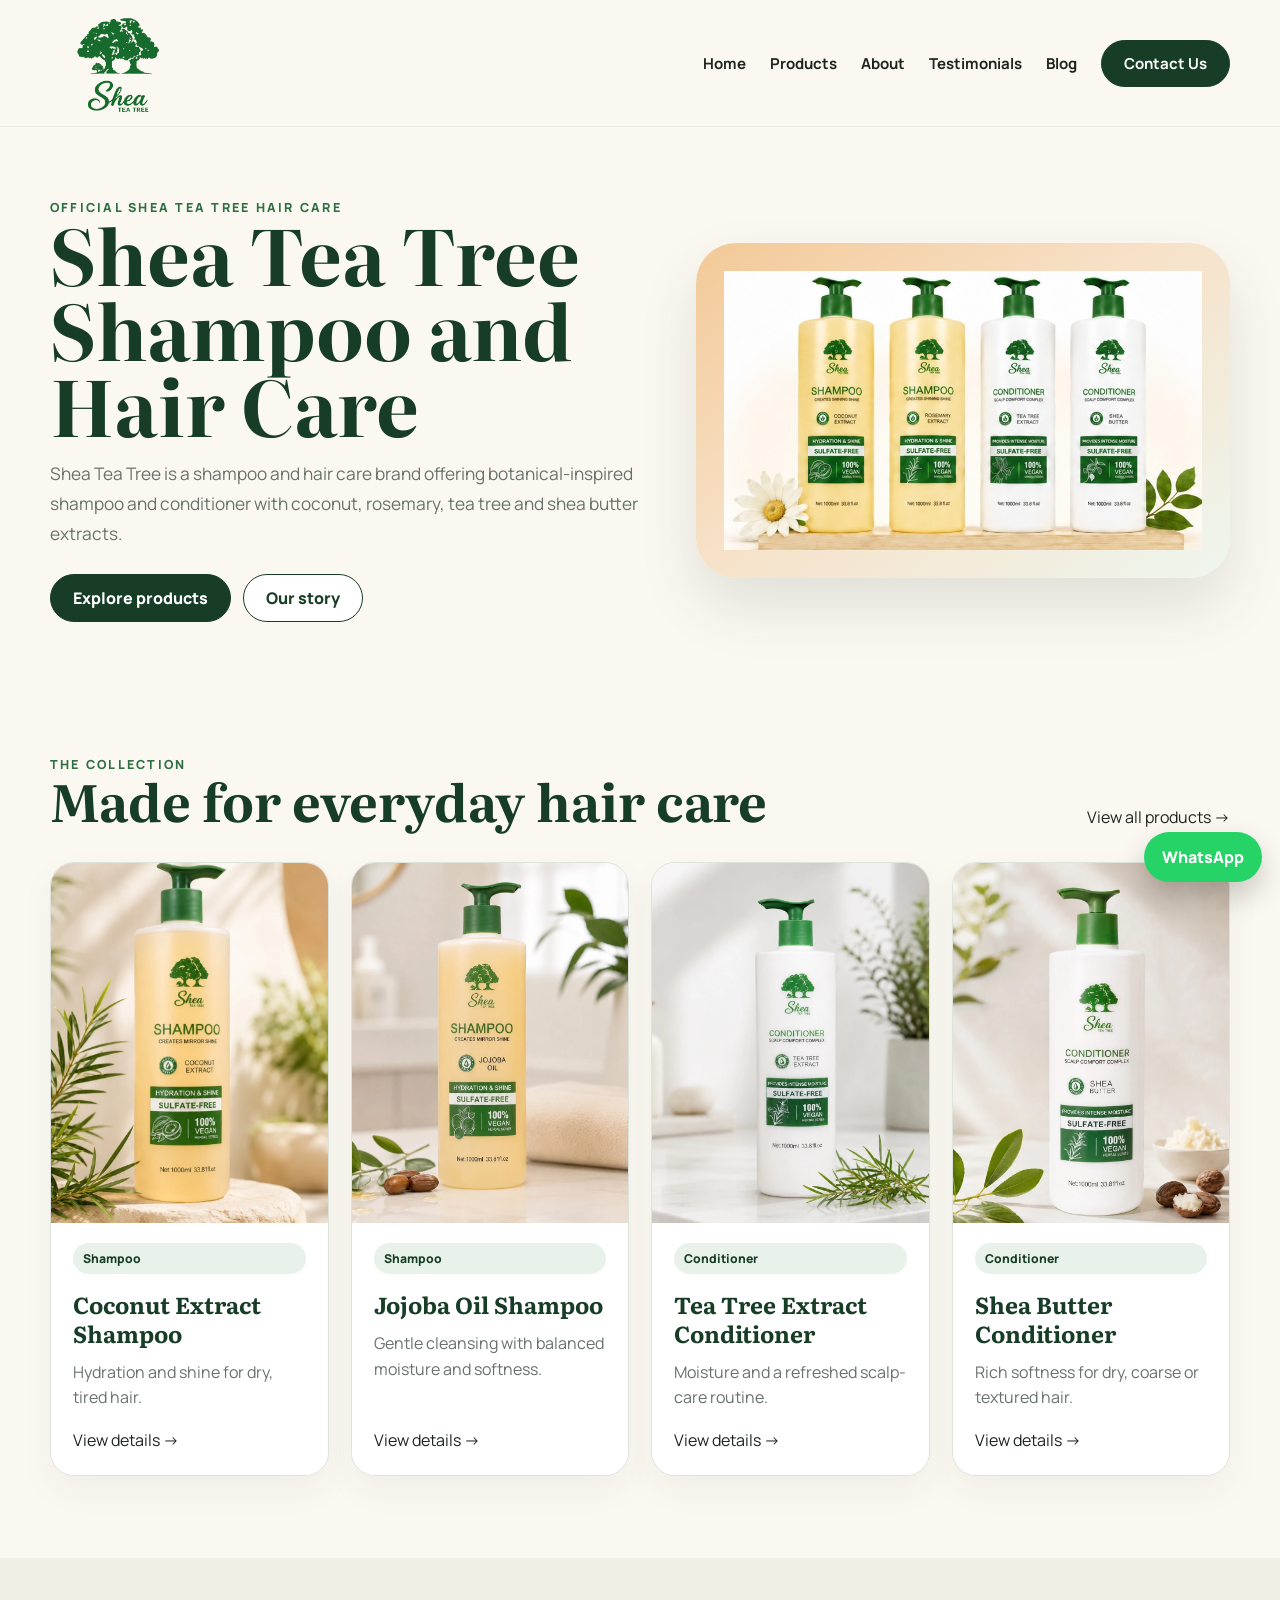
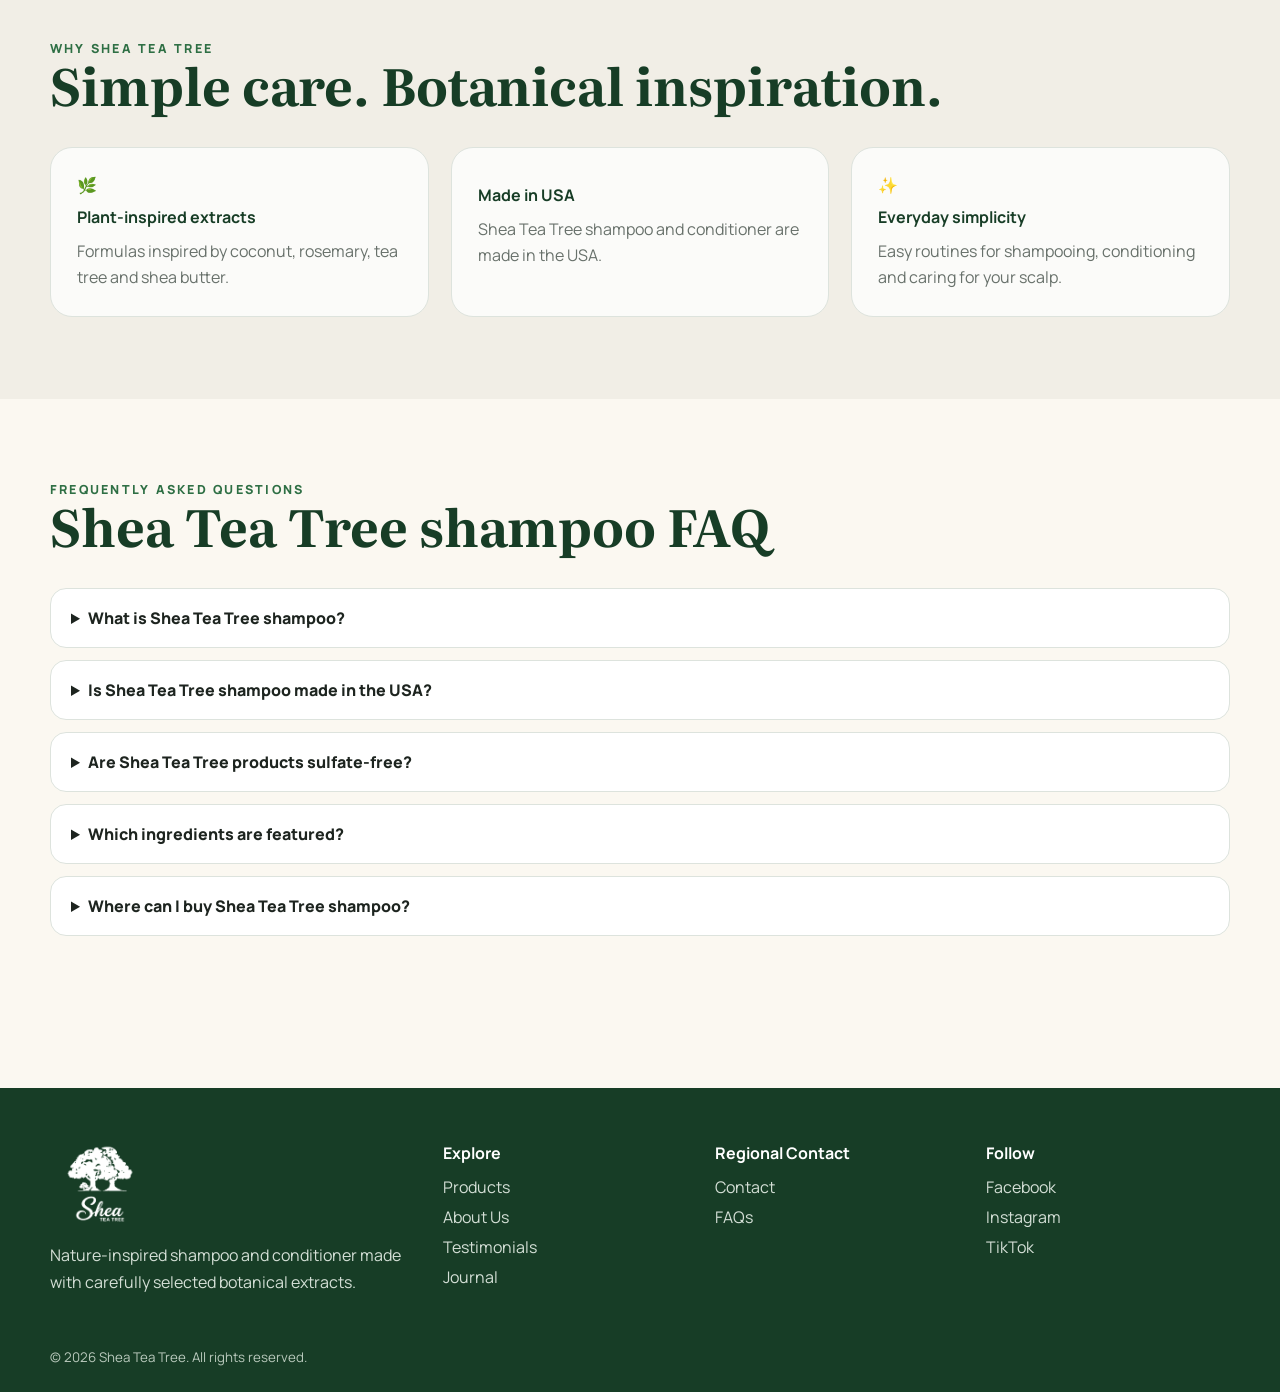
==== commit aed6b34a: "Update Instagram link in index.html" ====
--- a/index.html
+++ b/index.html
@@ -6,4 +6,4 @@
   gtag('js', new Date());
 
   gtag('config', 'G-TCMGN279Z8');
-</script><meta charset="utf-8"><meta name="viewport" content="width=device-width,initial-scale=1"><title>Shea Tea Tree | Natural Hair Care Made in USA</title><meta name="description" content="Discover Shea Tea Tree shampoo and conditioner made in USA with coconut, rosemary, tea tree and shea butter extracts."><meta name="keywords" content="Shea Tea Tree, Shea Tea Tree shampoo, Shea Tea Tree hair care, shea tea tree brand, shea tea tree Ethiopia, natural shampoo, botanical hair care, tea tree shampoo, rosemary shampoo, coconut shampoo, shea butter conditioner"><meta name="robots" content="index,follow,max-image-preview:large"><link rel="canonical" href="https://sheateatree.com/"><meta property="og:title" content="Shea Tea Tree | Natural Hair Care Made in USA"> <meta property="og:site_name" content="Shea Tea Tree"> <meta property="og:description" content="Discover Shea Tea Tree shampoo and conditioner made in USA with coconut, rosemary, tea tree and shea butter extracts."><meta property="og:type" content="website"><meta property="og:image" content="https://sheateatree.com/assets/images/social-preview.jpg"><link rel="icon" href="assets/images/favicon-32.png"><link rel="preconnect" href="https://fonts.googleapis.com"><link rel="stylesheet" href="https://fonts.googleapis.com/css2?family=Literata:wght@400;600;700&family=Manrope:wght@400;600;700;800&display=swap"><link rel="stylesheet" href="assets/css/site.css"><link rel="stylesheet" href="assets/css/home.css"><script type="application/ld+json">{"@context":"https://schema.org","@graph":[{"@type":"Organization","@id":"https://sheateatree.com/#organization","name":"Shea Tea Tree","url":"https://sheateatree.com/","logo":"https://sheateatree.com/assets/images/shea-tea-tree-logo.png","sameAs":["https://www.facebook.com/share/1CHfZVzDWf/?mibextid=wwXIfr","https://www.instagram.com/","https://www.tiktok.com/@shea.teatree?_r=1&_t=ZS-97tgioTv1cK"]},{"@type":"WebSite","@id":"https://sheateatree.com/#website","url":"https://sheateatree.com/","name":"Shea Tea Tree","publisher":{"@id":"https://sheateatree.com/#organization"}},{"@type":"WebPage","@id":"https://sheateatree.com/#webpage","url":"https://sheateatree.com/","name":"Shea Tea Tree Shampoo | Natural Hair Care Made in USA","isPartOf":{"@id":"https://sheateatree.com/#website"},"about":{"@id":"https://sheateatree.com/#organization"}}]}</script><script type="application/ld+json">{"@context":"https://schema.org","@type":"FAQPage","mainEntity":[{"@type":"Question","name":"What is Shea Tea Tree shampoo?","acceptedAnswer":{"@type":"Answer","text":"Shea Tea Tree shampoo is a botanical-inspired hair care product designed for regular cleansing and everyday hair care. The collection highlights ingredients such as coconut, rosemary, tea tree and shea butter."}},{"@type":"Question","name":"Is Shea Tea Tree shampoo made in the USA?","acceptedAnswer":{"@type":"Answer","text":"Yes. Shea Tea Tree shampoo and conditioner are made in the USA."}},{"@type":"Question","name":"Are Shea Tea Tree products sulfate-free?","acceptedAnswer":{"@type":"Answer","text":"The current product collection is presented as sulfate-free hair care. Customers should also review the product label for the most up-to-date ingredient information."}}]}</script></head><body><header class="site-header"><div class="container nav"><a class="brand" href="index.html"><img src="assets/images/shea-tea-tree-logo.png" alt="Shea Tea Tree logo"></a><button class="menu-btn" aria-label="Open menu">☰</button><nav class="nav-links"><a href="index.html">Home</a><a href="products.html">Products</a><a href="about.html">About</a><a href="testimonials.html">Testimonials</a><a href="blog.html">Blog</a><a class="nav-cta" href="contact.html">Contact Us</a></nav></div></header><main><section class="hero"><div class="container hero-grid"><div><div class="eyebrow">Official Shea Tea Tree hair care</div><h1>Shea Tea Tree Shampoo and Hair Care</h1><p>Shea Tea Tree is a shampoo and hair care brand offering botanical-inspired shampoo and conditioner with coconut, rosemary, tea tree and shea butter extracts.</p><div class="hero-actions"><a class="btn primary" href="products.html">Explore products</a><a class="btn secondary" href="about.html">Our story</a></div></div><div class="hero-art"><img src="assets/images/shea-tea-tree-products.jpg" alt="Shea Tea Tree shampoo and conditioner"></div></div></section><section class="section"><div class="container"><div class="section-head"><div><div class="eyebrow">The collection</div><h2>Made for everyday hair care</h2></div><a href="products.html">View all products →</a></div><div class="grid-4"><article class="card product-card"><img src="assets/images/shea-tea-tree-products.jpg" alt="Coconut extract Shea Tea Tree shampoo"><div class="card-body"><span class="tag">Shampoo</span><h3>Coconut Extract Shampoo</h3><p class="muted">Hydration and shine for dry, tired hair.</p><a href="product.html">View details →</a></div></article><article class="card product-card"><img src="assets/images/shea-tea-tree-products.jpg" alt="Rosemary extract Shea Tea Tree shampoo"><div class="card-body"><span class="tag">Shampoo</span><h3>Rosemary Extract Shampoo</h3><p class="muted">A refreshing cleanse inspired by rosemary.</p><a href="product.html">View details →</a></div></article><article class="card product-card"><img src="assets/images/shea-tea-tree-products.jpg" alt="Shea Tea Tree conditioner"><div class="card-body"><span class="tag">Conditioner</span><h3>Tea Tree Conditioner</h3><p class="muted">Moisture and scalp comfort in every wash.</p><a href="product.html">View details →</a></div></article><article class="card product-card"><img src="assets/images/shea-tea-tree-products.jpg" alt="Shea Tea Tree shea butter conditioner"><div class="card-body"><span class="tag">Conditioner</span><h3>Shea Butter Conditioner</h3><p class="muted">Rich softness and smoother-feeling hair.</p><a href="product.html">View details →</a></div></article></div></div></section><section class="section alt"><div class="container"><div class="section-head"><div><div class="eyebrow">Why Shea Tea Tree</div><h2>Simple care. Botanical inspiration.</h2></div></div><div class="grid-3"><div class="feature">🌿<strong>Plant-inspired extracts</strong><span class="muted">Formulas inspired by coconut, rosemary, tea tree and shea butter.</span></div><div class="feature"><strong>Made in USA</strong><span class="muted">Shea Tea Tree shampoo and conditioner are made in the USA.</span></div><div class="feature">✨<strong>Everyday simplicity</strong><span class="muted">Easy routines for shampooing, conditioning and caring for your scalp.</span></div></div></div></section><section class="section" id="faq"><div class="container"><div class="section-head"><div><div class="eyebrow">Frequently asked questions</div><h2>Shea Tea Tree shampoo FAQ</h2></div></div><div class="faq"><details><summary>What is Shea Tea Tree shampoo?</summary><p>Shea Tea Tree shampoo is a botanical-inspired hair care product designed for regular cleansing and everyday hair care. The collection highlights coconut, rosemary, tea tree and shea butter.</p></details><details><summary>Is Shea Tea Tree shampoo made in the USA?</summary><p>Yes. Shea Tea Tree shampoo and conditioner are made in the USA.</p></details><details><summary>Are Shea Tea Tree products sulfate-free?</summary><p>The current collection is presented as sulfate-free hair care. Review the product label for the most up-to-date ingredient information.</p></details><details><summary>Which ingredients are featured?</summary><p>The collection highlights coconut, rosemary, tea tree and shea butter extracts.</p></details><details><summary>Where can I buy Shea Tea Tree shampoo?</summary><p>Contact Shea Tea Tree through the contact page, WhatsApp or official social media channels for current availability and ordering information.</p></details></div></div></section></main><footer class="footer"><div class="container"><div class="footer-grid"><div><img src="assets/images/shea-tea-tree-logo.png" alt="Shea Tea Tree" class="footer-logo"><p>Nature-inspired shampoo and conditioner made with carefully selected botanical extracts.</p></div><div><strong>Explore</strong><a href="products.html">Products</a><a href="about.html">About Us</a><a href="testimonials.html">Testimonials</a><a href="blog.html">Journal</a></div><div><strong>Support</strong><a href="contact.html">Contact</a><a href="index.html#faq">FAQs</a></div><div><strong>Follow</strong><a href="https://www.facebook.com/share/1CHfZVzDWf/?mibextid=wwXIfr" target="_blank" rel="noopener">Facebook</a><a href="https://www.instagram.com/" target="_blank" rel="noopener">Instagram</a><a href="https://www.tiktok.com/@shea.teatree?_r=1&_t=ZS-97tgioTv1cK" target="_blank" rel="noopener">TikTok</a></div></div><small>© 2026 Shea Tea Tree. All rights reserved.</small></div></footer><a class="whatsapp" href="https://wa.me/251907707002" target="_blank" rel="noopener">WhatsApp</a><script src="assets/js/site-full.js" defer></script></body></html>+</script><meta charset="utf-8"><meta name="viewport" content="width=device-width,initial-scale=1"><title>Shea Tea Tree | Natural Hair Care Made in USA</title><meta name="description" content="Discover Shea Tea Tree shampoo and conditioner made in USA with coconut, rosemary, tea tree and shea butter extracts."><meta name="keywords" content="Shea Tea Tree, Shea Tea Tree shampoo, Shea Tea Tree hair care, shea tea tree brand, shea tea tree Ethiopia, natural shampoo, botanical hair care, tea tree shampoo, rosemary shampoo, coconut shampoo, shea butter conditioner"><meta name="robots" content="index,follow,max-image-preview:large"><link rel="canonical" href="https://sheateatree.com/"><meta property="og:title" content="Shea Tea Tree | Natural Hair Care Made in USA"> <meta property="og:site_name" content="Shea Tea Tree"> <meta property="og:description" content="Discover Shea Tea Tree shampoo and conditioner made in USA with coconut, rosemary, tea tree and shea butter extracts."><meta property="og:type" content="website"><meta property="og:image" content="https://sheateatree.com/assets/images/social-preview.jpg"><link rel="icon" href="assets/images/favicon-32.png"><link rel="preconnect" href="https://fonts.googleapis.com"><link rel="stylesheet" href="https://fonts.googleapis.com/css2?family=Literata:wght@400;600;700&family=Manrope:wght@400;600;700;800&display=swap"><link rel="stylesheet" href="assets/css/site.css"><link rel="stylesheet" href="assets/css/home.css"><script type="application/ld+json">{"@context":"https://schema.org","@graph":[{"@type":"Organization","@id":"https://sheateatree.com/#organization","name":"Shea Tea Tree","url":"https://sheateatree.com/","logo":"https://sheateatree.com/assets/images/shea-tea-tree-logo.png","sameAs":["https://www.facebook.com/share/1CHfZVzDWf/?mibextid=wwXIfr","https://www.instagram.com/","https://www.tiktok.com/@shea.teatree?_r=1&_t=ZS-97tgioTv1cK"]},{"@type":"WebSite","@id":"https://sheateatree.com/#website","url":"https://sheateatree.com/","name":"Shea Tea Tree","publisher":{"@id":"https://sheateatree.com/#organization"}},{"@type":"WebPage","@id":"https://sheateatree.com/#webpage","url":"https://sheateatree.com/","name":"Shea Tea Tree Shampoo | Natural Hair Care Made in USA","isPartOf":{"@id":"https://sheateatree.com/#website"},"about":{"@id":"https://sheateatree.com/#organization"}}]}</script><script type="application/ld+json">{"@context":"https://schema.org","@type":"FAQPage","mainEntity":[{"@type":"Question","name":"What is Shea Tea Tree shampoo?","acceptedAnswer":{"@type":"Answer","text":"Shea Tea Tree shampoo is a botanical-inspired hair care product designed for regular cleansing and everyday hair care. The collection highlights ingredients such as coconut, rosemary, tea tree and shea butter."}},{"@type":"Question","name":"Is Shea Tea Tree shampoo made in the USA?","acceptedAnswer":{"@type":"Answer","text":"Yes. Shea Tea Tree shampoo and conditioner are made in the USA."}},{"@type":"Question","name":"Are Shea Tea Tree products sulfate-free?","acceptedAnswer":{"@type":"Answer","text":"The current product collection is presented as sulfate-free hair care. Customers should also review the product label for the most up-to-date ingredient information."}}]}</script></head><body><header class="site-header"><div class="container nav"><a class="brand" href="index.html"><img src="assets/images/shea-tea-tree-logo.png" alt="Shea Tea Tree logo"></a><button class="menu-btn" aria-label="Open menu">☰</button><nav class="nav-links"><a href="index.html">Home</a><a href="products.html">Products</a><a href="about.html">About</a><a href="testimonials.html">Testimonials</a><a href="blog.html">Blog</a><a class="nav-cta" href="contact.html">Contact Us</a></nav></div></header><main><section class="hero"><div class="container hero-grid"><div><div class="eyebrow">Official Shea Tea Tree hair care</div><h1>Shea Tea Tree Shampoo and Hair Care</h1><p>Shea Tea Tree is a shampoo and hair care brand offering botanical-inspired shampoo and conditioner with coconut, rosemary, tea tree and shea butter extracts.</p><div class="hero-actions"><a class="btn primary" href="products.html">Explore products</a><a class="btn secondary" href="about.html">Our story</a></div></div><div class="hero-art"><img src="assets/images/shea-tea-tree-products.jpg" alt="Shea Tea Tree shampoo and conditioner"></div></div></section><section class="section"><div class="container"><div class="section-head"><div><div class="eyebrow">The collection</div><h2>Made for everyday hair care</h2></div><a href="products.html">View all products →</a></div><div class="grid-4"><article class="card product-card"><img src="assets/images/shea-tea-tree-products.jpg" alt="Coconut extract Shea Tea Tree shampoo"><div class="card-body"><span class="tag">Shampoo</span><h3>Coconut Extract Shampoo</h3><p class="muted">Hydration and shine for dry, tired hair.</p><a href="product.html">View details →</a></div></article><article class="card product-card"><img src="assets/images/shea-tea-tree-products.jpg" alt="Rosemary extract Shea Tea Tree shampoo"><div class="card-body"><span class="tag">Shampoo</span><h3>Rosemary Extract Shampoo</h3><p class="muted">A refreshing cleanse inspired by rosemary.</p><a href="product.html">View details →</a></div></article><article class="card product-card"><img src="assets/images/shea-tea-tree-products.jpg" alt="Shea Tea Tree conditioner"><div class="card-body"><span class="tag">Conditioner</span><h3>Tea Tree Conditioner</h3><p class="muted">Moisture and scalp comfort in every wash.</p><a href="product.html">View details →</a></div></article><article class="card product-card"><img src="assets/images/shea-tea-tree-products.jpg" alt="Shea Tea Tree shea butter conditioner"><div class="card-body"><span class="tag">Conditioner</span><h3>Shea Butter Conditioner</h3><p class="muted">Rich softness and smoother-feeling hair.</p><a href="product.html">View details →</a></div></article></div></div></section><section class="section alt"><div class="container"><div class="section-head"><div><div class="eyebrow">Why Shea Tea Tree</div><h2>Simple care. Botanical inspiration.</h2></div></div><div class="grid-3"><div class="feature">🌿<strong>Plant-inspired extracts</strong><span class="muted">Formulas inspired by coconut, rosemary, tea tree and shea butter.</span></div><div class="feature"><strong>Made in USA</strong><span class="muted">Shea Tea Tree shampoo and conditioner are made in the USA.</span></div><div class="feature">✨<strong>Everyday simplicity</strong><span class="muted">Easy routines for shampooing, conditioning and caring for your scalp.</span></div></div></div></section><section class="section" id="faq"><div class="container"><div class="section-head"><div><div class="eyebrow">Frequently asked questions</div><h2>Shea Tea Tree shampoo FAQ</h2></div></div><div class="faq"><details><summary>What is Shea Tea Tree shampoo?</summary><p>Shea Tea Tree shampoo is a botanical-inspired hair care product designed for regular cleansing and everyday hair care. The collection highlights coconut, rosemary, tea tree and shea butter.</p></details><details><summary>Is Shea Tea Tree shampoo made in the USA?</summary><p>Yes. Shea Tea Tree shampoo and conditioner are made in the USA.</p></details><details><summary>Are Shea Tea Tree products sulfate-free?</summary><p>The current collection is presented as sulfate-free hair care. Review the product label for the most up-to-date ingredient information.</p></details><details><summary>Which ingredients are featured?</summary><p>The collection highlights coconut, rosemary, tea tree and shea butter extracts.</p></details><details><summary>Where can I buy Shea Tea Tree shampoo?</summary><p>Contact Shea Tea Tree through the contact page, WhatsApp or official social media channels for current availability and ordering information.</p></details></div></div></section></main><footer class="footer"><div class="container"><div class="footer-grid"><div><img src="assets/images/shea-tea-tree-logo.png" alt="Shea Tea Tree" class="footer-logo"><p>Nature-inspired shampoo and conditioner made with carefully selected botanical extracts.</p></div><div><strong>Explore</strong><a href="products.html">Products</a><a href="about.html">About Us</a><a href="testimonials.html">Testimonials</a><a href="blog.html">Journal</a></div><div><strong>Support</strong><a href="contact.html">Contact</a><a href="index.html#faq">FAQs</a></div><div><strong>Follow</strong><a href="https://www.facebook.com/share/1CHfZVzDWf/?mibextid=wwXIfr" target="_blank" rel="noopener">Facebook</a><a href="https://www.instagram.com/sheateatree_usa?stkn=MTF3Z2I0bWhsaTlpYQ%3D%3D&amp;utm_source=qr" target="_blank" rel="noopener">Instagram</a><a href="https://www.tiktok.com/@shea.teatree?_r=1&_t=ZS-97tgioTv1cK" target="_blank" rel="noopener">TikTok</a></div></div><small>© 2026 Shea Tea Tree. All rights reserved.</small></div></footer><a class="whatsapp" href="https://wa.me/251907707002" target="_blank" rel="noopener">WhatsApp</a><script src="assets/js/site-full.js" defer></script></body></html>
